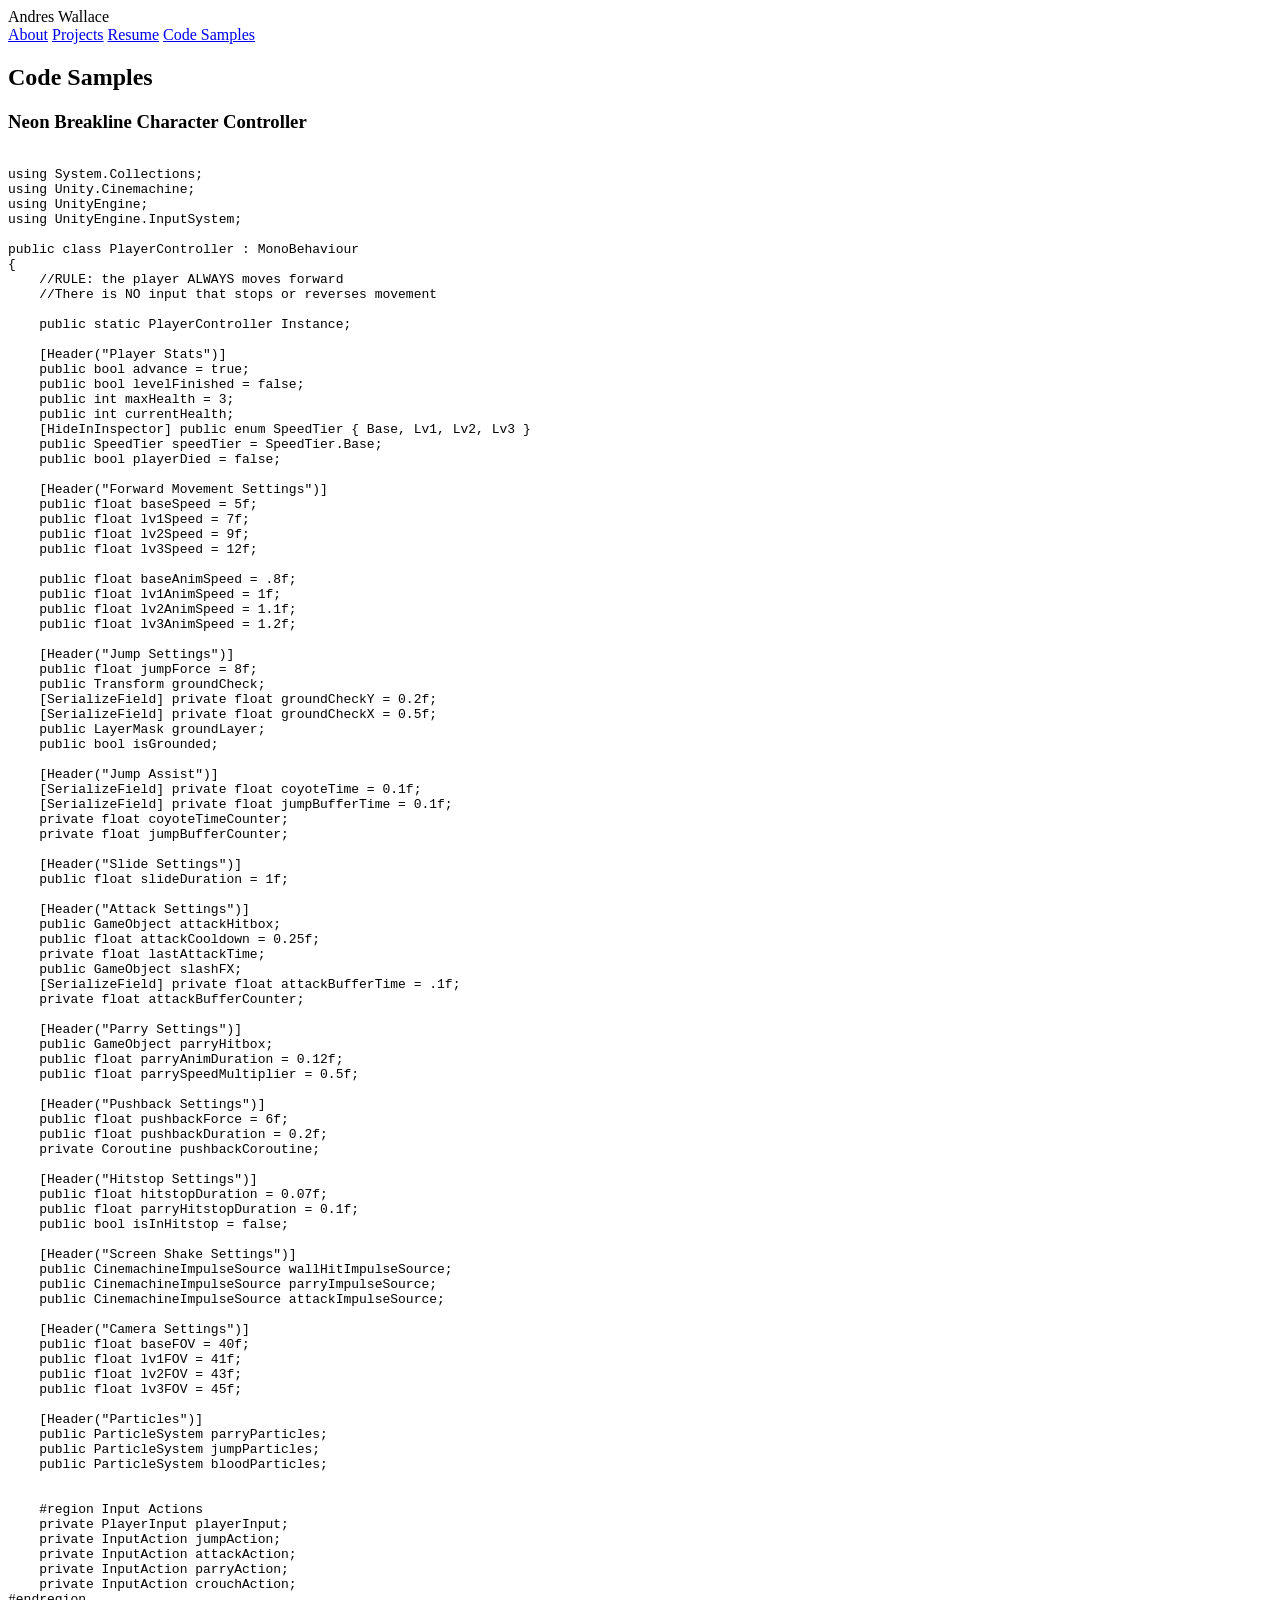
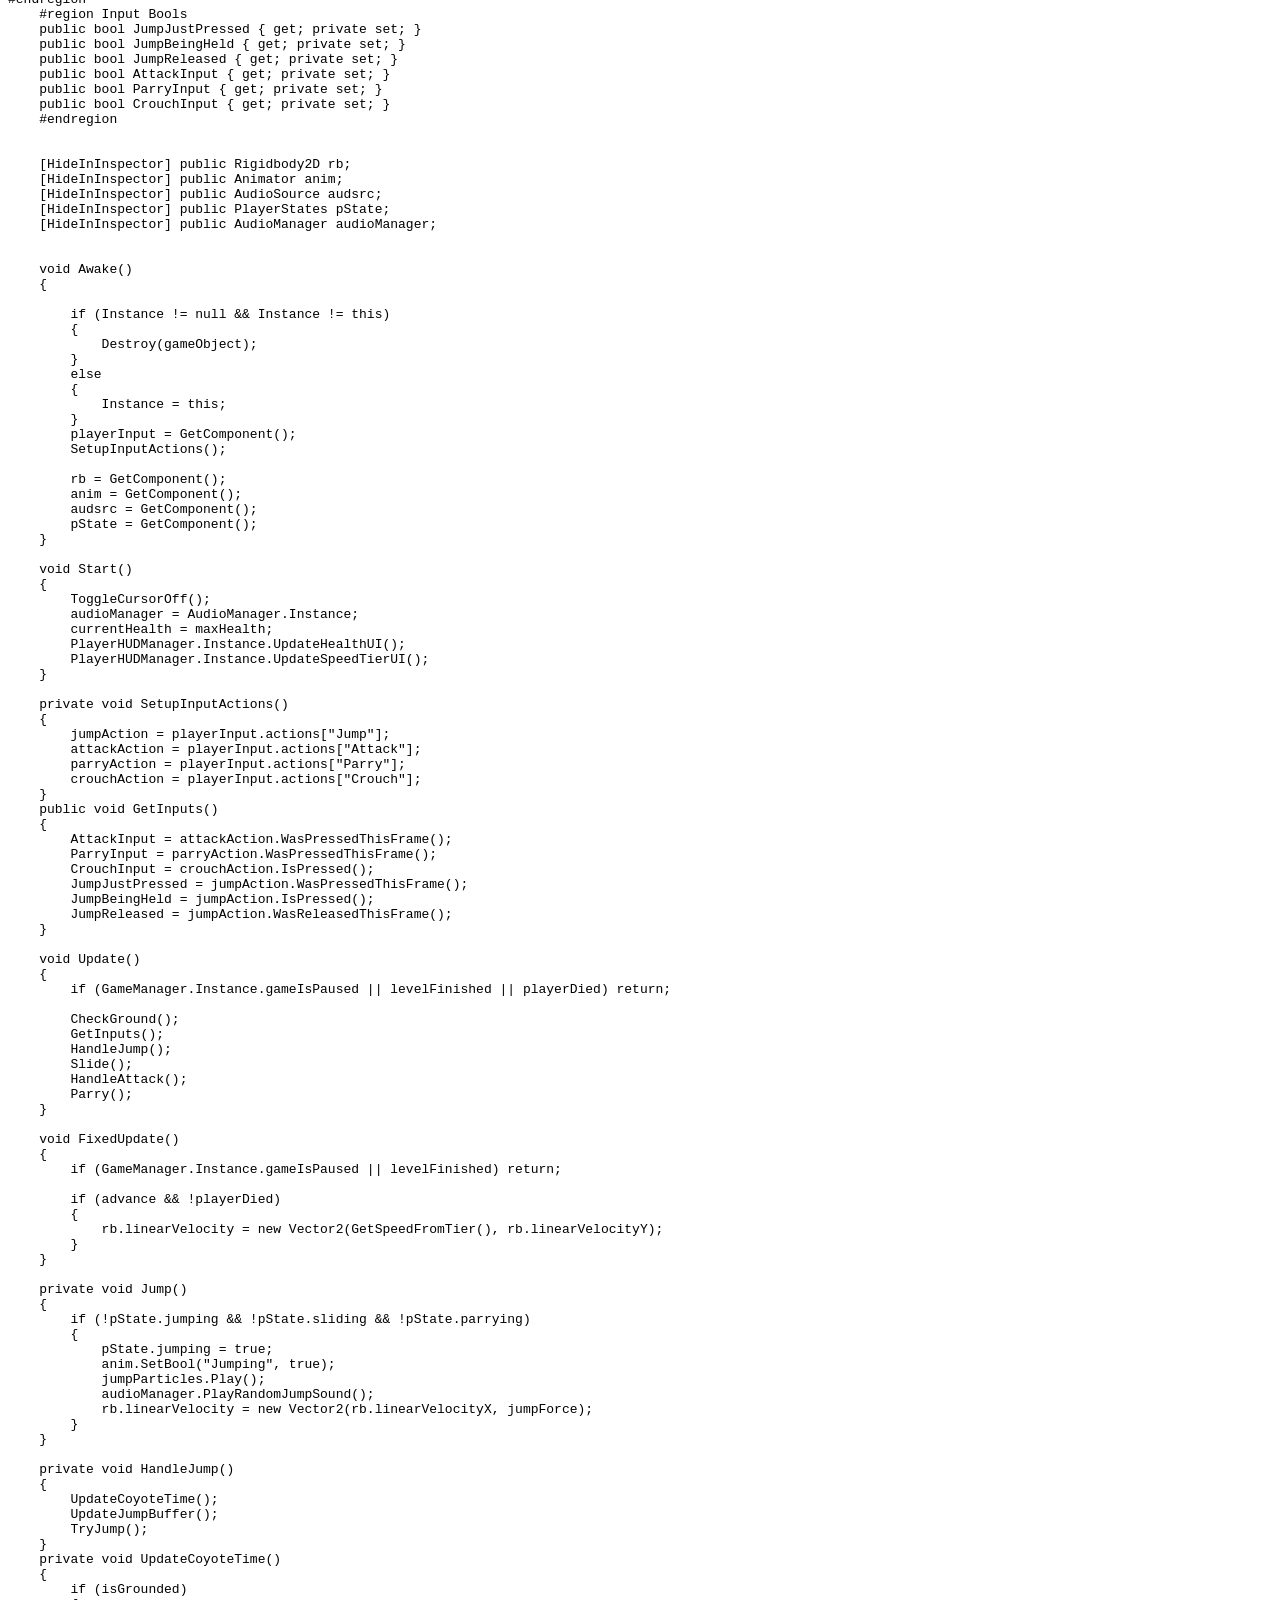
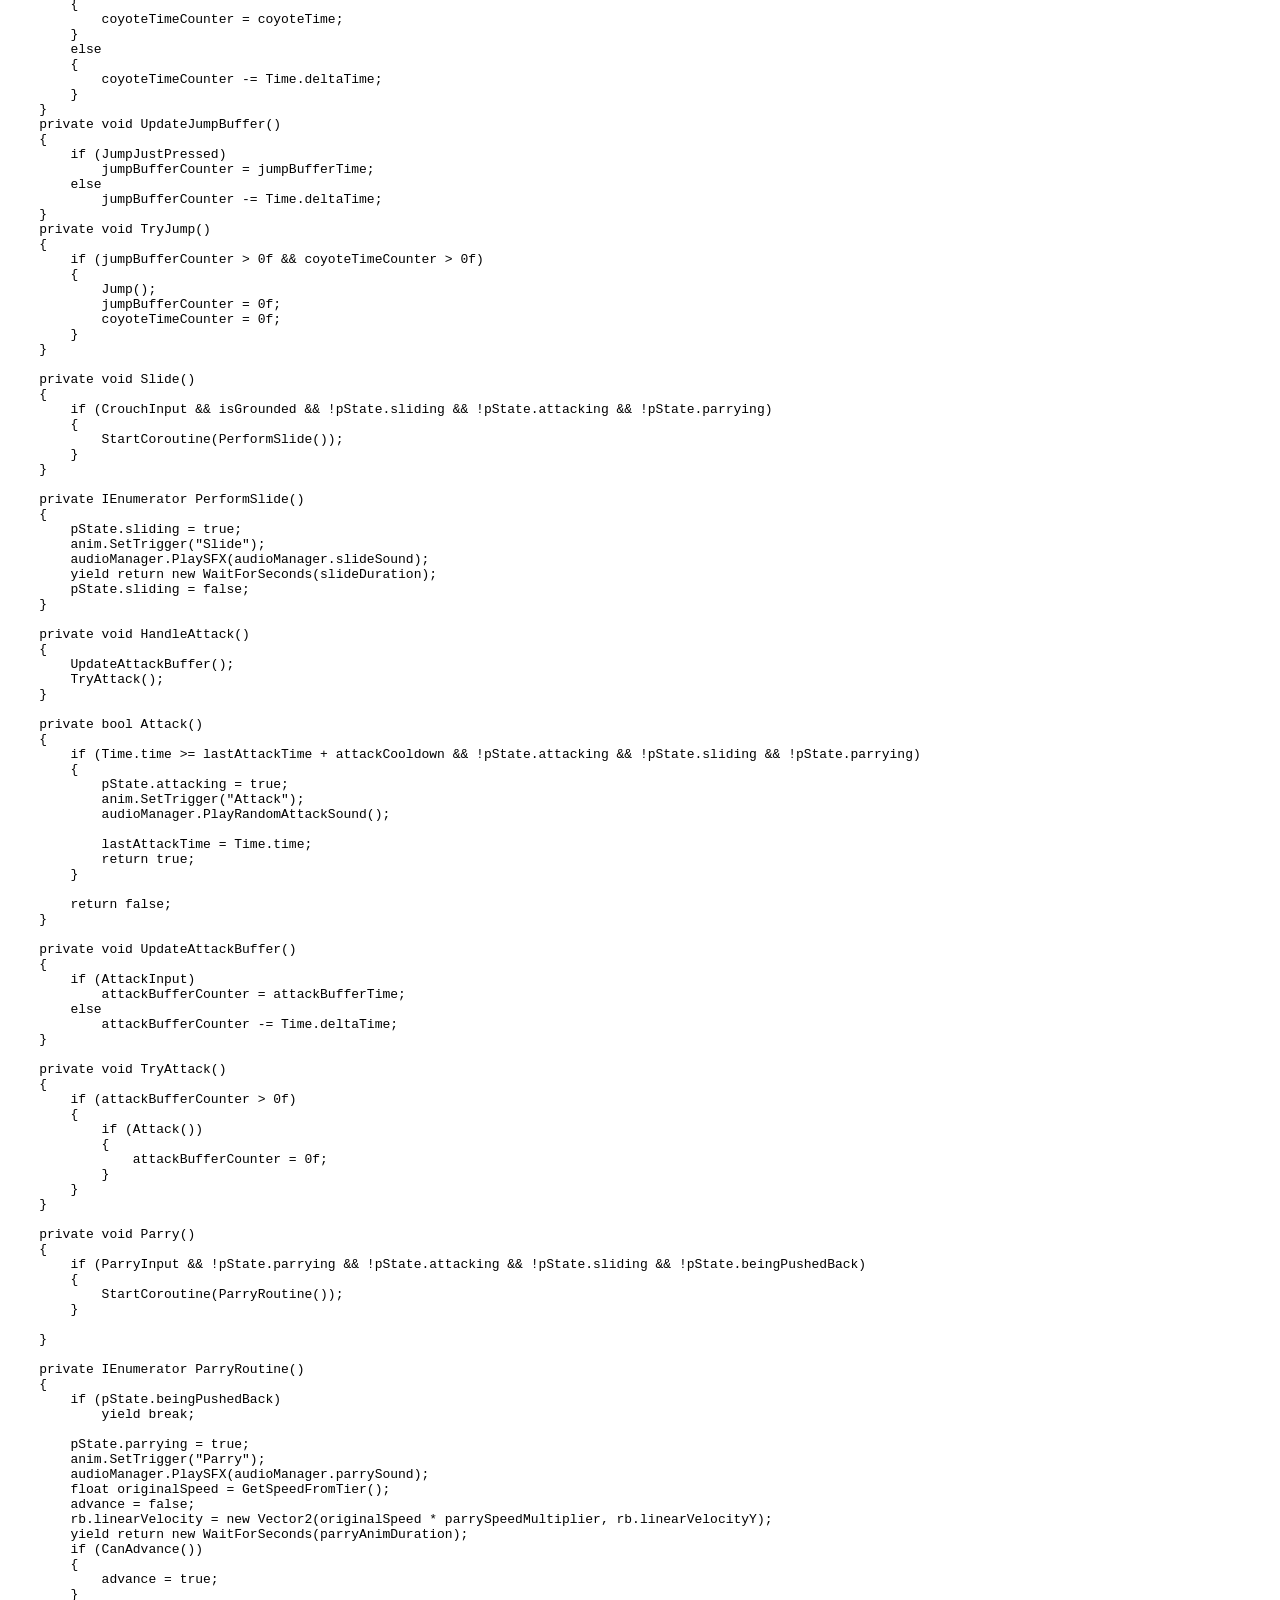
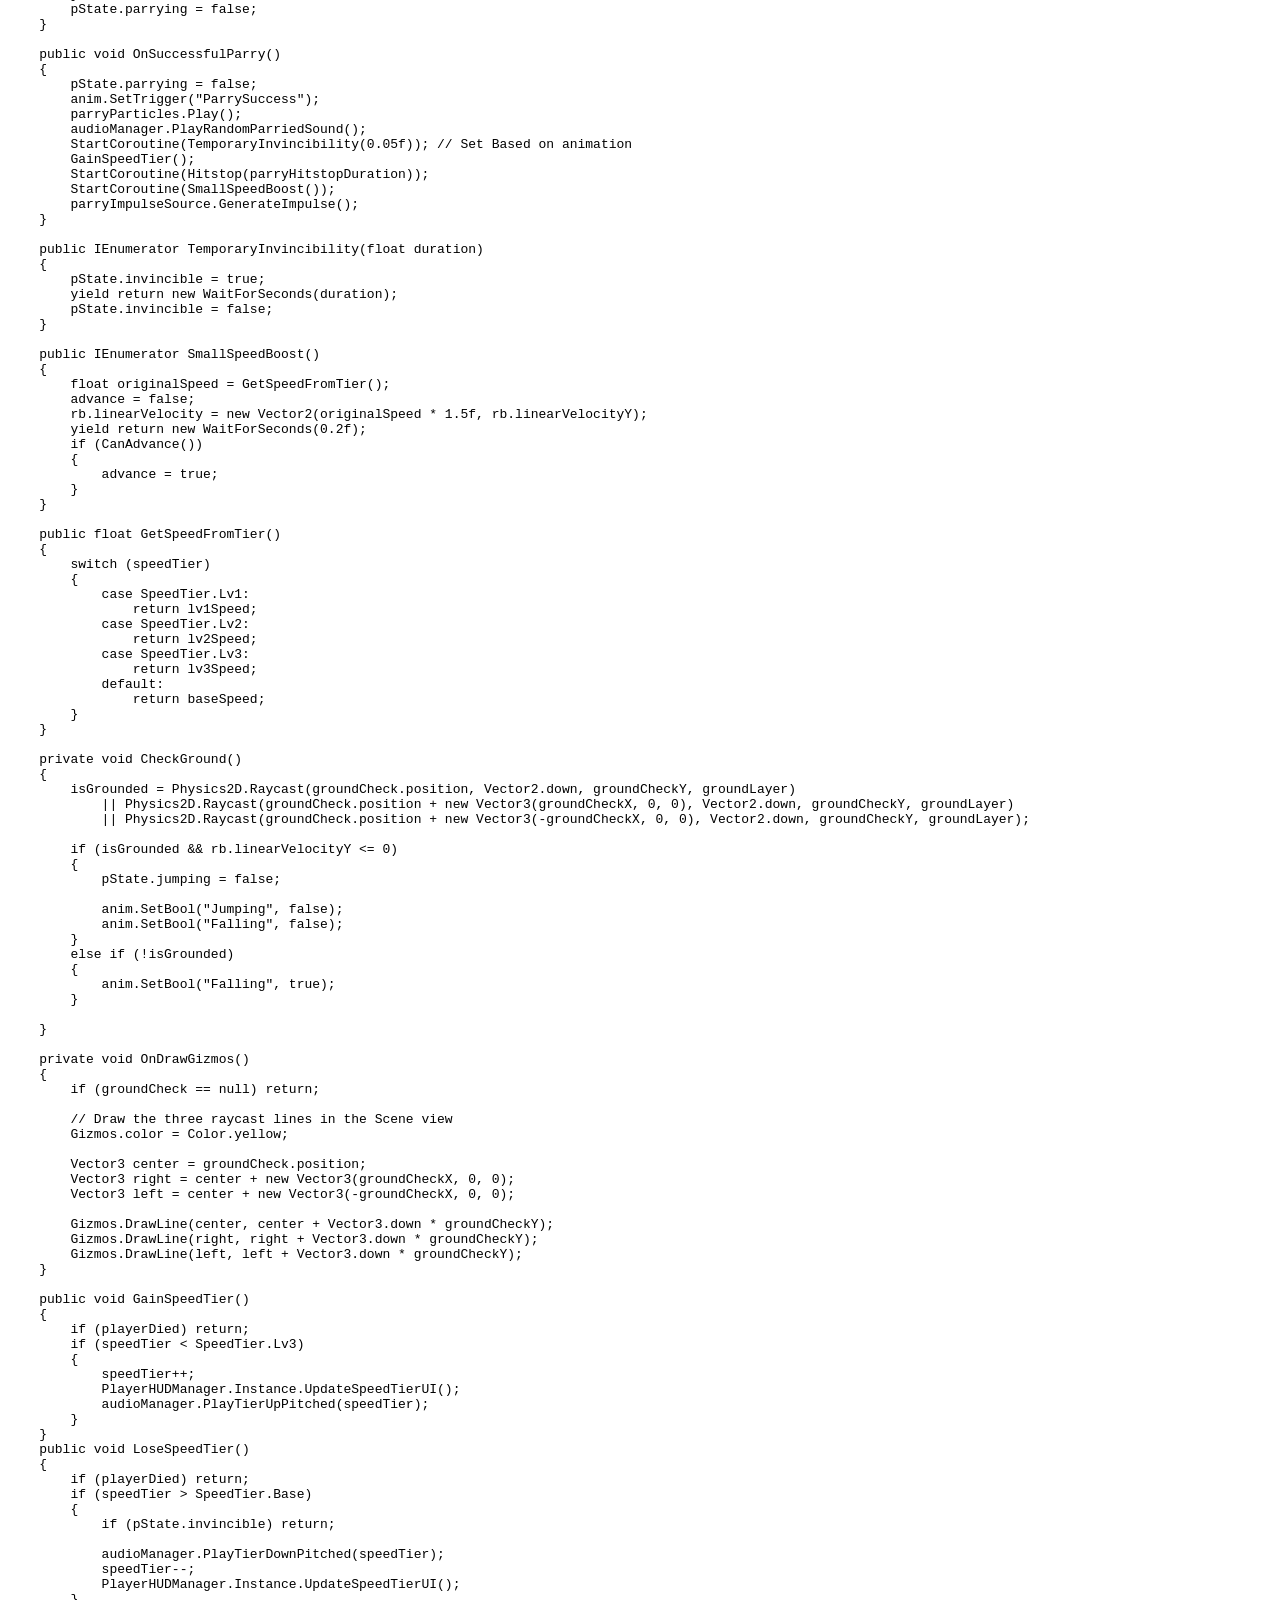
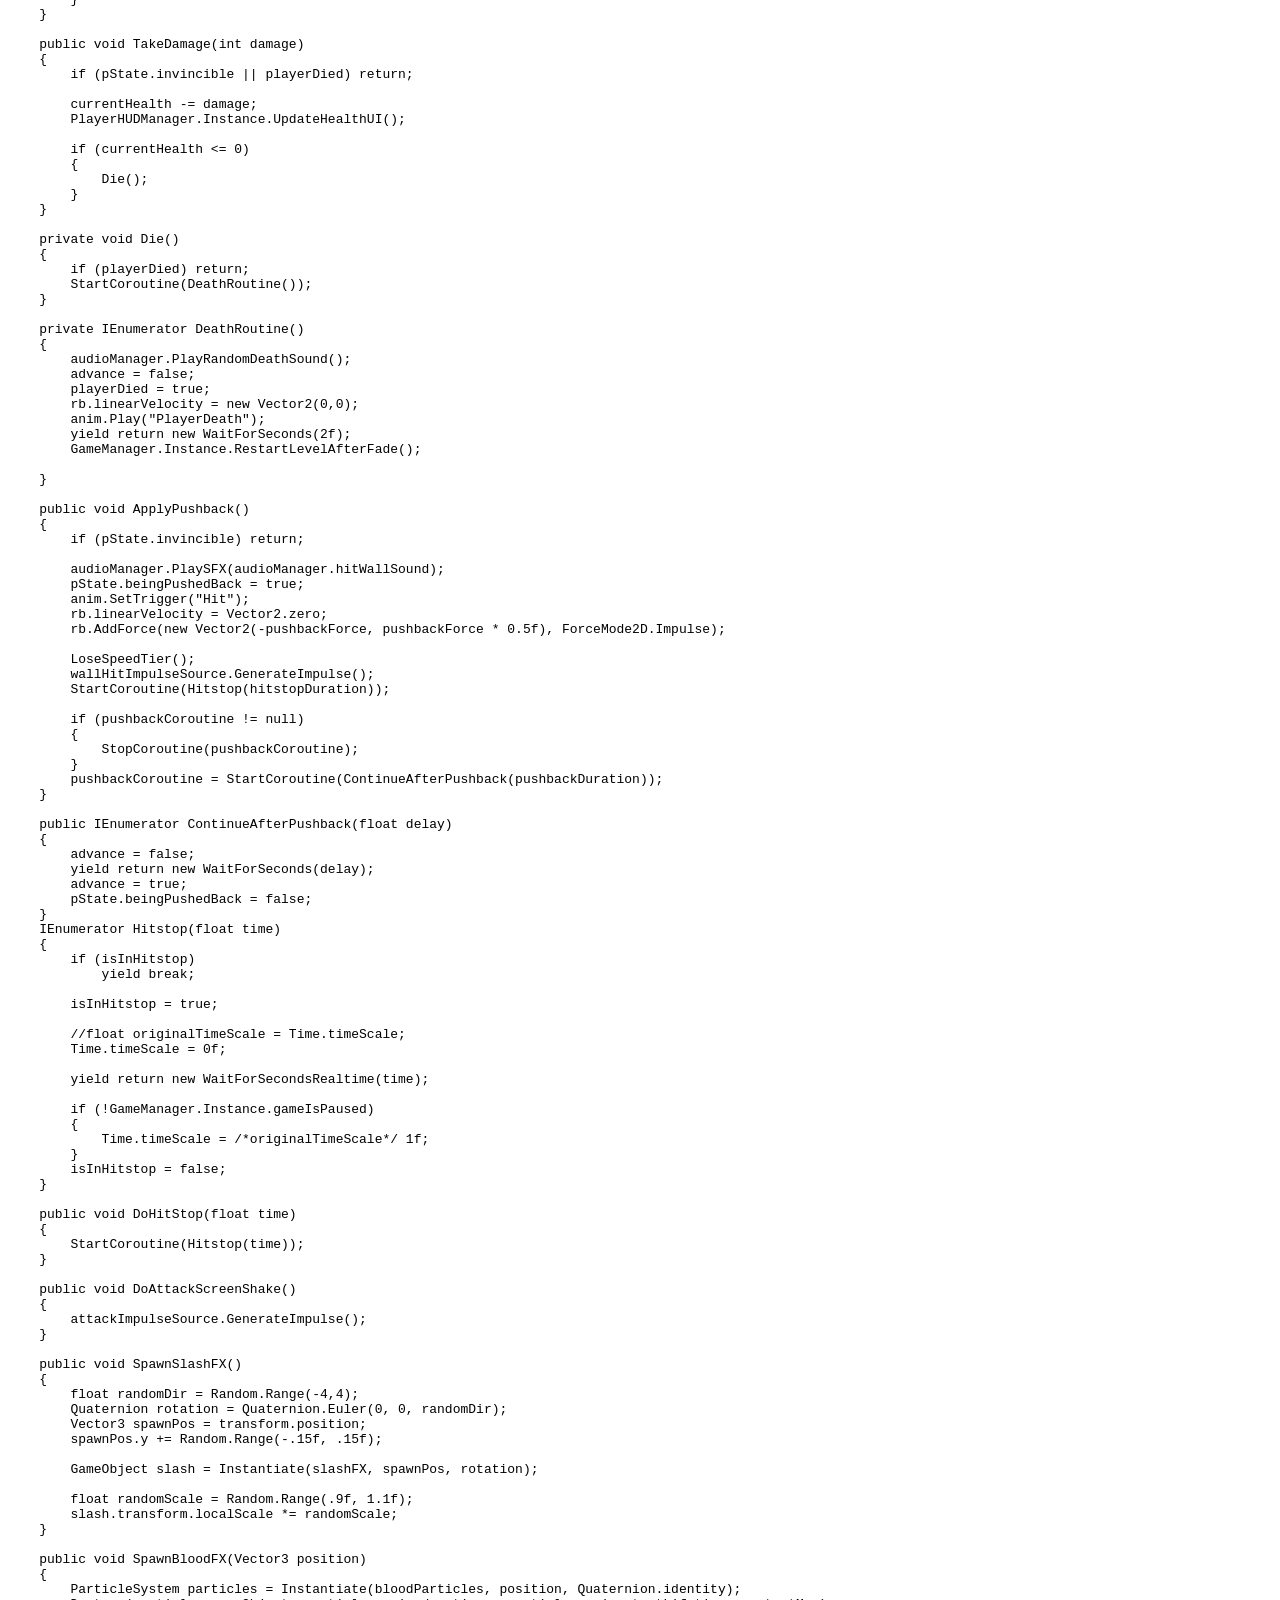
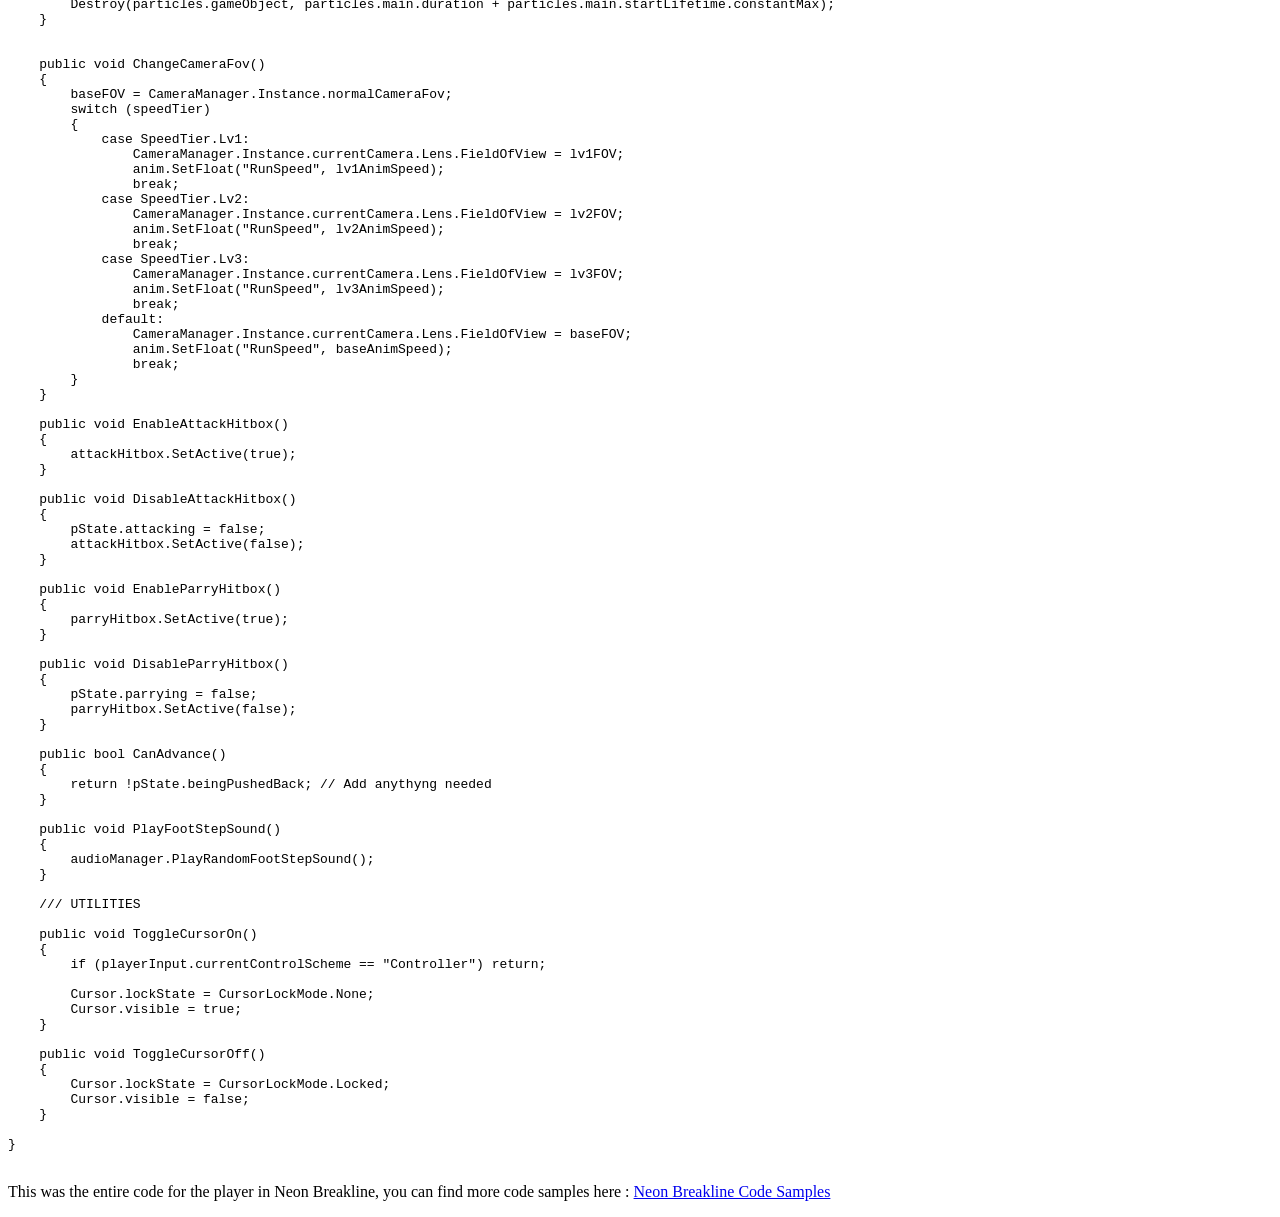
==== code.html @ 3f74ee9a "Added different pages and a resume pdf Changed style as well, experimenting" ====
<!DOCTYPE html>
<html lang="en">

<nav class="navbar">
  <div class="logo">Andres Wallace</div>

  <div class="links">
    <a href="index.html">About</a>
    <a href="projects.html">Projects</a>
    <a href="resume.html">Resume</a>
    <a href="code.html">Code Samples</a>
  </div>
</nav>

<section>
  <h2>Code Samples</h2>

  <div class="project">
    <h3>Neon Breakline Character Controller</h3>

    <pre><code>
using System.Collections;
using Unity.Cinemachine;
using UnityEngine;
using UnityEngine.InputSystem;

public class PlayerController : MonoBehaviour
{
    //RULE: the player ALWAYS moves forward
    //There is NO input that stops or reverses movement

    public static PlayerController Instance;

    [Header("Player Stats")]
    public bool advance = true;
    public bool levelFinished = false;
    public int maxHealth = 3;
    public int currentHealth;
    [HideInInspector] public enum SpeedTier { Base, Lv1, Lv2, Lv3 }
    public SpeedTier speedTier = SpeedTier.Base;
    public bool playerDied = false;

    [Header("Forward Movement Settings")]
    public float baseSpeed = 5f;
    public float lv1Speed = 7f;
    public float lv2Speed = 9f;
    public float lv3Speed = 12f;

    public float baseAnimSpeed = .8f;
    public float lv1AnimSpeed = 1f;
    public float lv2AnimSpeed = 1.1f;
    public float lv3AnimSpeed = 1.2f;

    [Header("Jump Settings")]
    public float jumpForce = 8f;
    public Transform groundCheck;
    [SerializeField] private float groundCheckY = 0.2f;
    [SerializeField] private float groundCheckX = 0.5f;
    public LayerMask groundLayer;
    public bool isGrounded;
    
    [Header("Jump Assist")]
    [SerializeField] private float coyoteTime = 0.1f;
    [SerializeField] private float jumpBufferTime = 0.1f;
    private float coyoteTimeCounter;
    private float jumpBufferCounter;

    [Header("Slide Settings")]
    public float slideDuration = 1f;

    [Header("Attack Settings")]
    public GameObject attackHitbox;
    public float attackCooldown = 0.25f;
    private float lastAttackTime;
    public GameObject slashFX;
    [SerializeField] private float attackBufferTime = .1f;
    private float attackBufferCounter;

    [Header("Parry Settings")]
    public GameObject parryHitbox;
    public float parryAnimDuration = 0.12f;
    public float parrySpeedMultiplier = 0.5f;

    [Header("Pushback Settings")]
    public float pushbackForce = 6f;
    public float pushbackDuration = 0.2f;
    private Coroutine pushbackCoroutine;

    [Header("Hitstop Settings")]
    public float hitstopDuration = 0.07f;
    public float parryHitstopDuration = 0.1f;
    public bool isInHitstop = false;

    [Header("Screen Shake Settings")]
    public CinemachineImpulseSource wallHitImpulseSource;
    public CinemachineImpulseSource parryImpulseSource;
    public CinemachineImpulseSource attackImpulseSource;

    [Header("Camera Settings")]
    public float baseFOV = 40f;
    public float lv1FOV = 41f;
    public float lv2FOV = 43f;
    public float lv3FOV = 45f;

    [Header("Particles")]
    public ParticleSystem parryParticles;
    public ParticleSystem jumpParticles;
    public ParticleSystem bloodParticles;
    

    #region Input Actions
    private PlayerInput playerInput;
    private InputAction jumpAction;
    private InputAction attackAction;
    private InputAction parryAction;
    private InputAction crouchAction;
#endregion
    #region Input Bools
    public bool JumpJustPressed { get; private set; }
    public bool JumpBeingHeld { get; private set; }
    public bool JumpReleased { get; private set; }
    public bool AttackInput { get; private set; }
    public bool ParryInput { get; private set; }
    public bool CrouchInput { get; private set; }
    #endregion


    [HideInInspector] public Rigidbody2D rb;
    [HideInInspector] public Animator anim;
    [HideInInspector] public AudioSource audsrc;
    [HideInInspector] public PlayerStates pState;
    [HideInInspector] public AudioManager audioManager;


    void Awake()
    {

        if (Instance != null && Instance != this)
        {
            Destroy(gameObject);
        }
        else
        {
            Instance = this;
        }
        playerInput = GetComponent<PlayerInput>();
        SetupInputActions();

        rb = GetComponent<Rigidbody2D>();
        anim = GetComponent<Animator>();
        audsrc = GetComponent<AudioSource>();
        pState = GetComponent<PlayerStates>();
    }

    void Start()
    {
        ToggleCursorOff();
        audioManager = AudioManager.Instance;
        currentHealth = maxHealth;
        PlayerHUDManager.Instance.UpdateHealthUI();
        PlayerHUDManager.Instance.UpdateSpeedTierUI();
    }

    private void SetupInputActions()
    {
        jumpAction = playerInput.actions["Jump"];
        attackAction = playerInput.actions["Attack"];
        parryAction = playerInput.actions["Parry"];
        crouchAction = playerInput.actions["Crouch"];
    }
    public void GetInputs()
    {
        AttackInput = attackAction.WasPressedThisFrame();
        ParryInput = parryAction.WasPressedThisFrame();
        CrouchInput = crouchAction.IsPressed();
        JumpJustPressed = jumpAction.WasPressedThisFrame();
        JumpBeingHeld = jumpAction.IsPressed();
        JumpReleased = jumpAction.WasReleasedThisFrame();
    }

    void Update()
    {
        if (GameManager.Instance.gameIsPaused || levelFinished || playerDied) return;

        CheckGround();
        GetInputs();
        HandleJump();
        Slide();
        HandleAttack();
        Parry();
    }

    void FixedUpdate()
    {
        if (GameManager.Instance.gameIsPaused || levelFinished) return;
        
        if (advance && !playerDied)
        {
            rb.linearVelocity = new Vector2(GetSpeedFromTier(), rb.linearVelocityY);
        }
    }

    private void Jump()
    {
        if (!pState.jumping && !pState.sliding && !pState.parrying)
        {
            pState.jumping = true;
            anim.SetBool("Jumping", true);
            jumpParticles.Play();
            audioManager.PlayRandomJumpSound();
            rb.linearVelocity = new Vector2(rb.linearVelocityX, jumpForce);
        }
    }

    private void HandleJump()
    {
        UpdateCoyoteTime();
        UpdateJumpBuffer();
        TryJump();
    }
    private void UpdateCoyoteTime()
    {
        if (isGrounded)
        {
            coyoteTimeCounter = coyoteTime;
        }
        else
        {
            coyoteTimeCounter -= Time.deltaTime;
        }
    }
    private void UpdateJumpBuffer()
    {
        if (JumpJustPressed)
            jumpBufferCounter = jumpBufferTime;
        else
            jumpBufferCounter -= Time.deltaTime;
    }
    private void TryJump()
    {
        if (jumpBufferCounter > 0f && coyoteTimeCounter > 0f)
        {
            Jump();
            jumpBufferCounter = 0f;
            coyoteTimeCounter = 0f;
        }
    }

    private void Slide()
    {
        if (CrouchInput && isGrounded && !pState.sliding && !pState.attacking && !pState.parrying)
        {
            StartCoroutine(PerformSlide());
        }
    }

    private IEnumerator PerformSlide()
    {
        pState.sliding = true;
        anim.SetTrigger("Slide");
        audioManager.PlaySFX(audioManager.slideSound);
        yield return new WaitForSeconds(slideDuration);
        pState.sliding = false;
    }

    private void HandleAttack()
    {
        UpdateAttackBuffer();
        TryAttack();
    }

    private bool Attack()
    {
        if (Time.time >= lastAttackTime + attackCooldown && !pState.attacking && !pState.sliding && !pState.parrying)
        {
            pState.attacking = true;
            anim.SetTrigger("Attack");
            audioManager.PlayRandomAttackSound();

            lastAttackTime = Time.time;
            return true;
        }

        return false;
    }

    private void UpdateAttackBuffer()
    {
        if (AttackInput)
            attackBufferCounter = attackBufferTime;
        else
            attackBufferCounter -= Time.deltaTime;
    }

    private void TryAttack()
    {
        if (attackBufferCounter > 0f)
        {
            if (Attack())
            {
                attackBufferCounter = 0f;
            }
        }
    }

    private void Parry()
    {
        if (ParryInput && !pState.parrying && !pState.attacking && !pState.sliding && !pState.beingPushedBack)
        {
            StartCoroutine(ParryRoutine());
        }
        
    }

    private IEnumerator ParryRoutine()
    {
        if (pState.beingPushedBack)
            yield break;

        pState.parrying = true;
        anim.SetTrigger("Parry");
        audioManager.PlaySFX(audioManager.parrySound);
        float originalSpeed = GetSpeedFromTier();
        advance = false;
        rb.linearVelocity = new Vector2(originalSpeed * parrySpeedMultiplier, rb.linearVelocityY);
        yield return new WaitForSeconds(parryAnimDuration);
        if (CanAdvance())
        {
            advance = true;
        }
        pState.parrying = false;
    }

    public void OnSuccessfulParry()
    {
        pState.parrying = false;
        anim.SetTrigger("ParrySuccess");
        parryParticles.Play();
        audioManager.PlayRandomParriedSound();
        StartCoroutine(TemporaryInvincibility(0.05f)); // Set Based on animation
        GainSpeedTier();
        StartCoroutine(Hitstop(parryHitstopDuration));
        StartCoroutine(SmallSpeedBoost());
        parryImpulseSource.GenerateImpulse();
    }

    public IEnumerator TemporaryInvincibility(float duration)
    {
        pState.invincible = true;
        yield return new WaitForSeconds(duration);
        pState.invincible = false;
    }

    public IEnumerator SmallSpeedBoost()
    {
        float originalSpeed = GetSpeedFromTier();
        advance = false;
        rb.linearVelocity = new Vector2(originalSpeed * 1.5f, rb.linearVelocityY);
        yield return new WaitForSeconds(0.2f);
        if (CanAdvance())
        {
            advance = true;
        }
    }

    public float GetSpeedFromTier()
    {
        switch (speedTier)
        {
            case SpeedTier.Lv1:
                return lv1Speed;
            case SpeedTier.Lv2:
                return lv2Speed;
            case SpeedTier.Lv3:
                return lv3Speed;
            default:
                return baseSpeed;
        }
    }

    private void CheckGround()
    {
        isGrounded = Physics2D.Raycast(groundCheck.position, Vector2.down, groundCheckY, groundLayer)
            || Physics2D.Raycast(groundCheck.position + new Vector3(groundCheckX, 0, 0), Vector2.down, groundCheckY, groundLayer)
            || Physics2D.Raycast(groundCheck.position + new Vector3(-groundCheckX, 0, 0), Vector2.down, groundCheckY, groundLayer);

        if (isGrounded && rb.linearVelocityY <= 0)
        {
            pState.jumping = false;
            
            anim.SetBool("Jumping", false);
            anim.SetBool("Falling", false);
        }
        else if (!isGrounded)
        {
            anim.SetBool("Falling", true);
        }

    }

    private void OnDrawGizmos()
    {
        if (groundCheck == null) return;

        // Draw the three raycast lines in the Scene view
        Gizmos.color = Color.yellow;

        Vector3 center = groundCheck.position;
        Vector3 right = center + new Vector3(groundCheckX, 0, 0);
        Vector3 left = center + new Vector3(-groundCheckX, 0, 0);

        Gizmos.DrawLine(center, center + Vector3.down * groundCheckY);
        Gizmos.DrawLine(right, right + Vector3.down * groundCheckY);
        Gizmos.DrawLine(left, left + Vector3.down * groundCheckY);
    }

    public void GainSpeedTier()
    {
        if (playerDied) return;
        if (speedTier < SpeedTier.Lv3)
        {
            speedTier++;
            PlayerHUDManager.Instance.UpdateSpeedTierUI();
            audioManager.PlayTierUpPitched(speedTier);
        }
    }
    public void LoseSpeedTier()
    {
        if (playerDied) return;
        if (speedTier > SpeedTier.Base)
        {
            if (pState.invincible) return;

            audioManager.PlayTierDownPitched(speedTier);
            speedTier--;
            PlayerHUDManager.Instance.UpdateSpeedTierUI();
        }
    }

    public void TakeDamage(int damage)
    {
        if (pState.invincible || playerDied) return;
        
        currentHealth -= damage;
        PlayerHUDManager.Instance.UpdateHealthUI();

        if (currentHealth <= 0)
        {
            Die();
        }
    }

    private void Die()
    {
        if (playerDied) return;
        StartCoroutine(DeathRoutine());
    }

    private IEnumerator DeathRoutine()
    {
        audioManager.PlayRandomDeathSound();
        advance = false;
        playerDied = true;
        rb.linearVelocity = new Vector2(0,0);
        anim.Play("PlayerDeath");
        yield return new WaitForSeconds(2f);
        GameManager.Instance.RestartLevelAfterFade();
        
    }

    public void ApplyPushback()
    {
        if (pState.invincible) return;
        
        audioManager.PlaySFX(audioManager.hitWallSound);
        pState.beingPushedBack = true;
        anim.SetTrigger("Hit");
        rb.linearVelocity = Vector2.zero;
        rb.AddForce(new Vector2(-pushbackForce, pushbackForce * 0.5f), ForceMode2D.Impulse);

        LoseSpeedTier();
        wallHitImpulseSource.GenerateImpulse();
        StartCoroutine(Hitstop(hitstopDuration));
        
        if (pushbackCoroutine != null)
        {
            StopCoroutine(pushbackCoroutine);
        }
        pushbackCoroutine = StartCoroutine(ContinueAfterPushback(pushbackDuration));
    }

    public IEnumerator ContinueAfterPushback(float delay)
    {
        advance = false;
        yield return new WaitForSeconds(delay);
        advance = true;
        pState.beingPushedBack = false;
    }
    IEnumerator Hitstop(float time)
    {
        if (isInHitstop)
            yield break;

        isInHitstop = true;

        //float originalTimeScale = Time.timeScale;
        Time.timeScale = 0f;

        yield return new WaitForSecondsRealtime(time);

        if (!GameManager.Instance.gameIsPaused)
        {
            Time.timeScale = /*originalTimeScale*/ 1f;
        }
        isInHitstop = false;
    }

    public void DoHitStop(float time)
    {
        StartCoroutine(Hitstop(time));
    }

    public void DoAttackScreenShake()
    {
        attackImpulseSource.GenerateImpulse();
    }

    public void SpawnSlashFX()
    {
        float randomDir = Random.Range(-4,4);
        Quaternion rotation = Quaternion.Euler(0, 0, randomDir);
        Vector3 spawnPos = transform.position;
        spawnPos.y += Random.Range(-.15f, .15f);

        GameObject slash = Instantiate(slashFX, spawnPos, rotation);

        float randomScale = Random.Range(.9f, 1.1f);
        slash.transform.localScale *= randomScale;
    }

    public void SpawnBloodFX(Vector3 position)
    {
        ParticleSystem particles = Instantiate(bloodParticles, position, Quaternion.identity);
        Destroy(particles.gameObject, particles.main.duration + particles.main.startLifetime.constantMax);
    }


    public void ChangeCameraFov()
    {
        baseFOV = CameraManager.Instance.normalCameraFov;
        switch (speedTier)
        {
            case SpeedTier.Lv1:
                CameraManager.Instance.currentCamera.Lens.FieldOfView = lv1FOV;
                anim.SetFloat("RunSpeed", lv1AnimSpeed);
                break;
            case SpeedTier.Lv2:
                CameraManager.Instance.currentCamera.Lens.FieldOfView = lv2FOV;
                anim.SetFloat("RunSpeed", lv2AnimSpeed);
                break;
            case SpeedTier.Lv3:
                CameraManager.Instance.currentCamera.Lens.FieldOfView = lv3FOV;
                anim.SetFloat("RunSpeed", lv3AnimSpeed);
                break;
            default:
                CameraManager.Instance.currentCamera.Lens.FieldOfView = baseFOV;
                anim.SetFloat("RunSpeed", baseAnimSpeed);
                break;
        }
    }

    public void EnableAttackHitbox()
    {
        attackHitbox.SetActive(true);
    }

    public void DisableAttackHitbox()
    {
        pState.attacking = false;
        attackHitbox.SetActive(false);
    }

    public void EnableParryHitbox()
    {
        parryHitbox.SetActive(true);
    }

    public void DisableParryHitbox()
    {
        pState.parrying = false;
        parryHitbox.SetActive(false);
    }

    public bool CanAdvance()
    {
        return !pState.beingPushedBack; // Add anythyng needed
    }

    public void PlayFootStepSound()
    {
        audioManager.PlayRandomFootStepSound();
    }

    /// UTILITIES

    public void ToggleCursorOn()
    {
        if (playerInput.currentControlScheme == "Controller") return;

        Cursor.lockState = CursorLockMode.None;
        Cursor.visible = true;
    }

    public void ToggleCursorOff()
    {
        Cursor.lockState = CursorLockMode.Locked;
        Cursor.visible = false;
    }

}
    </code></pre>

    <p class="project-desc">
      This was the entire code for the player in Neon Breakline, you can find more code samples here : <a href="https://github.com/WallzDev/Code-Portfolio/tree/main/ProjectForward/Scripts">Neon Breakline Code Samples</a>
    </p>
  </div>
</section>
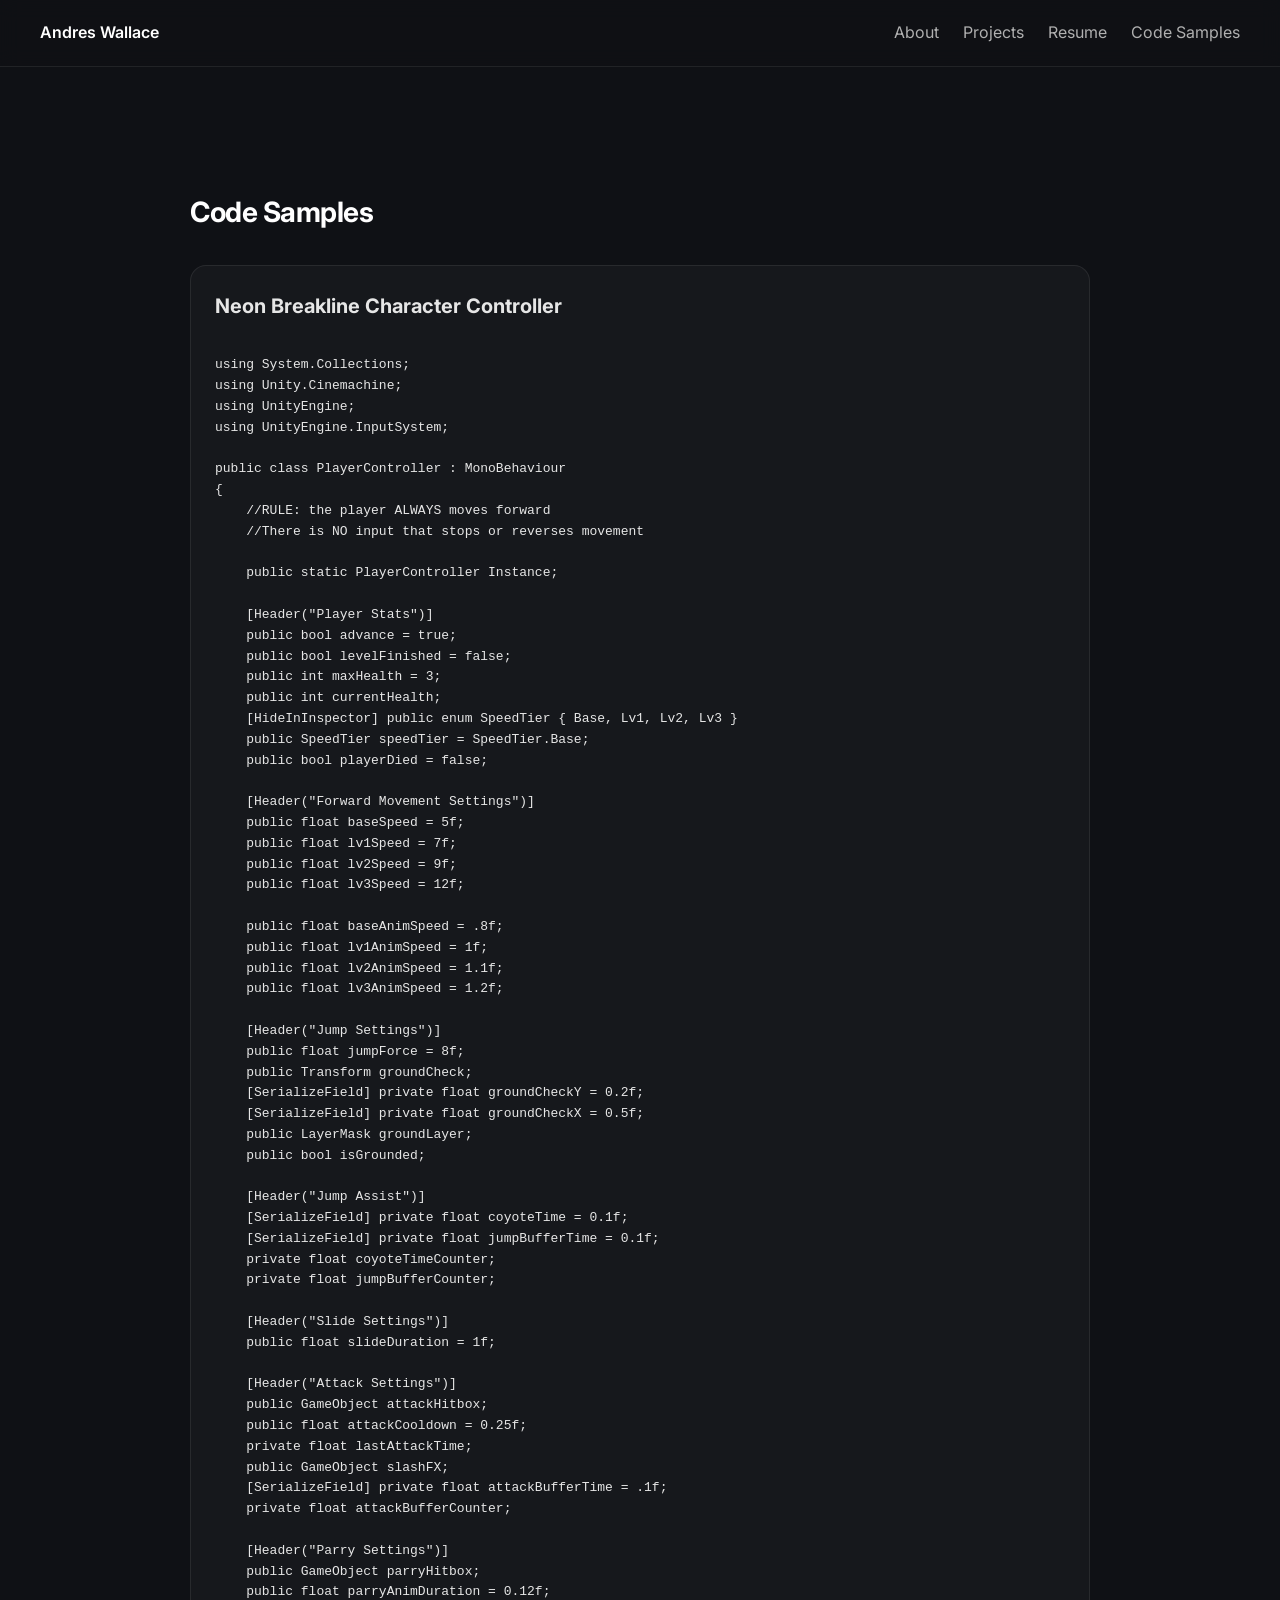
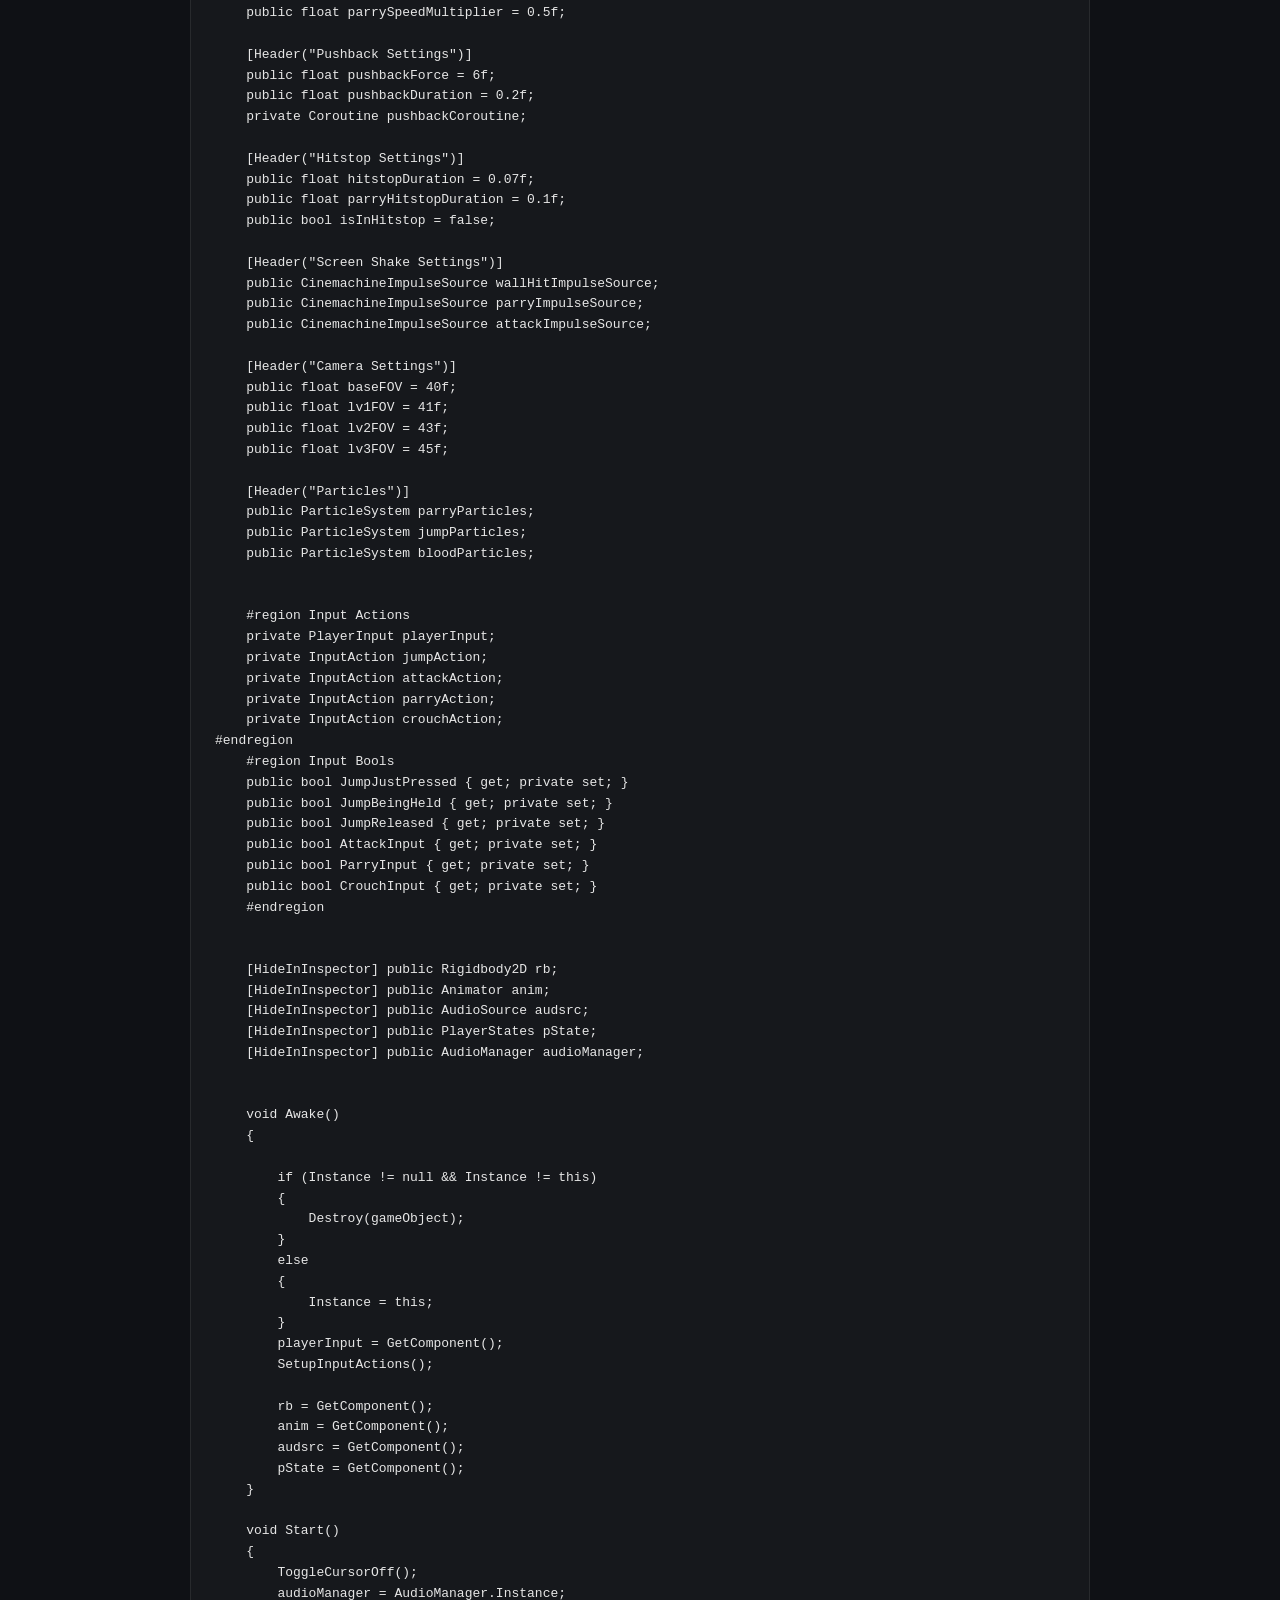
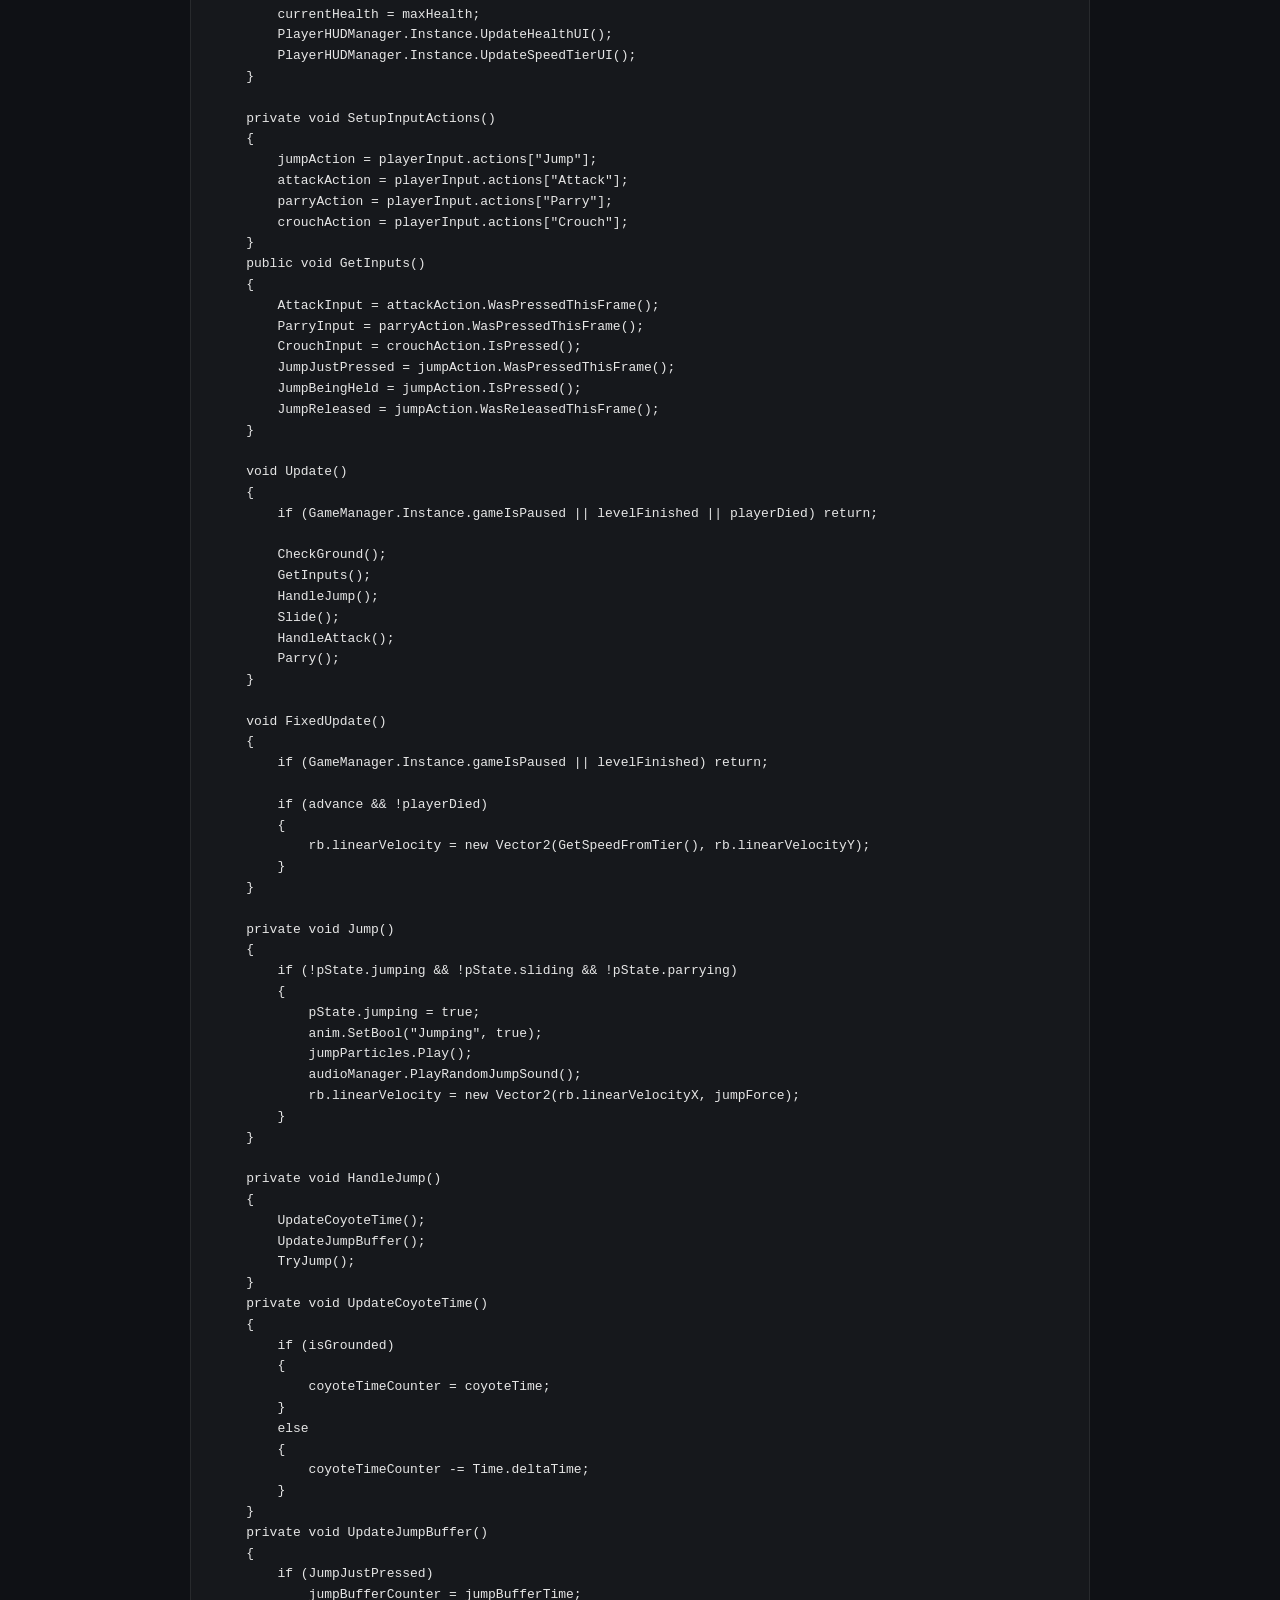
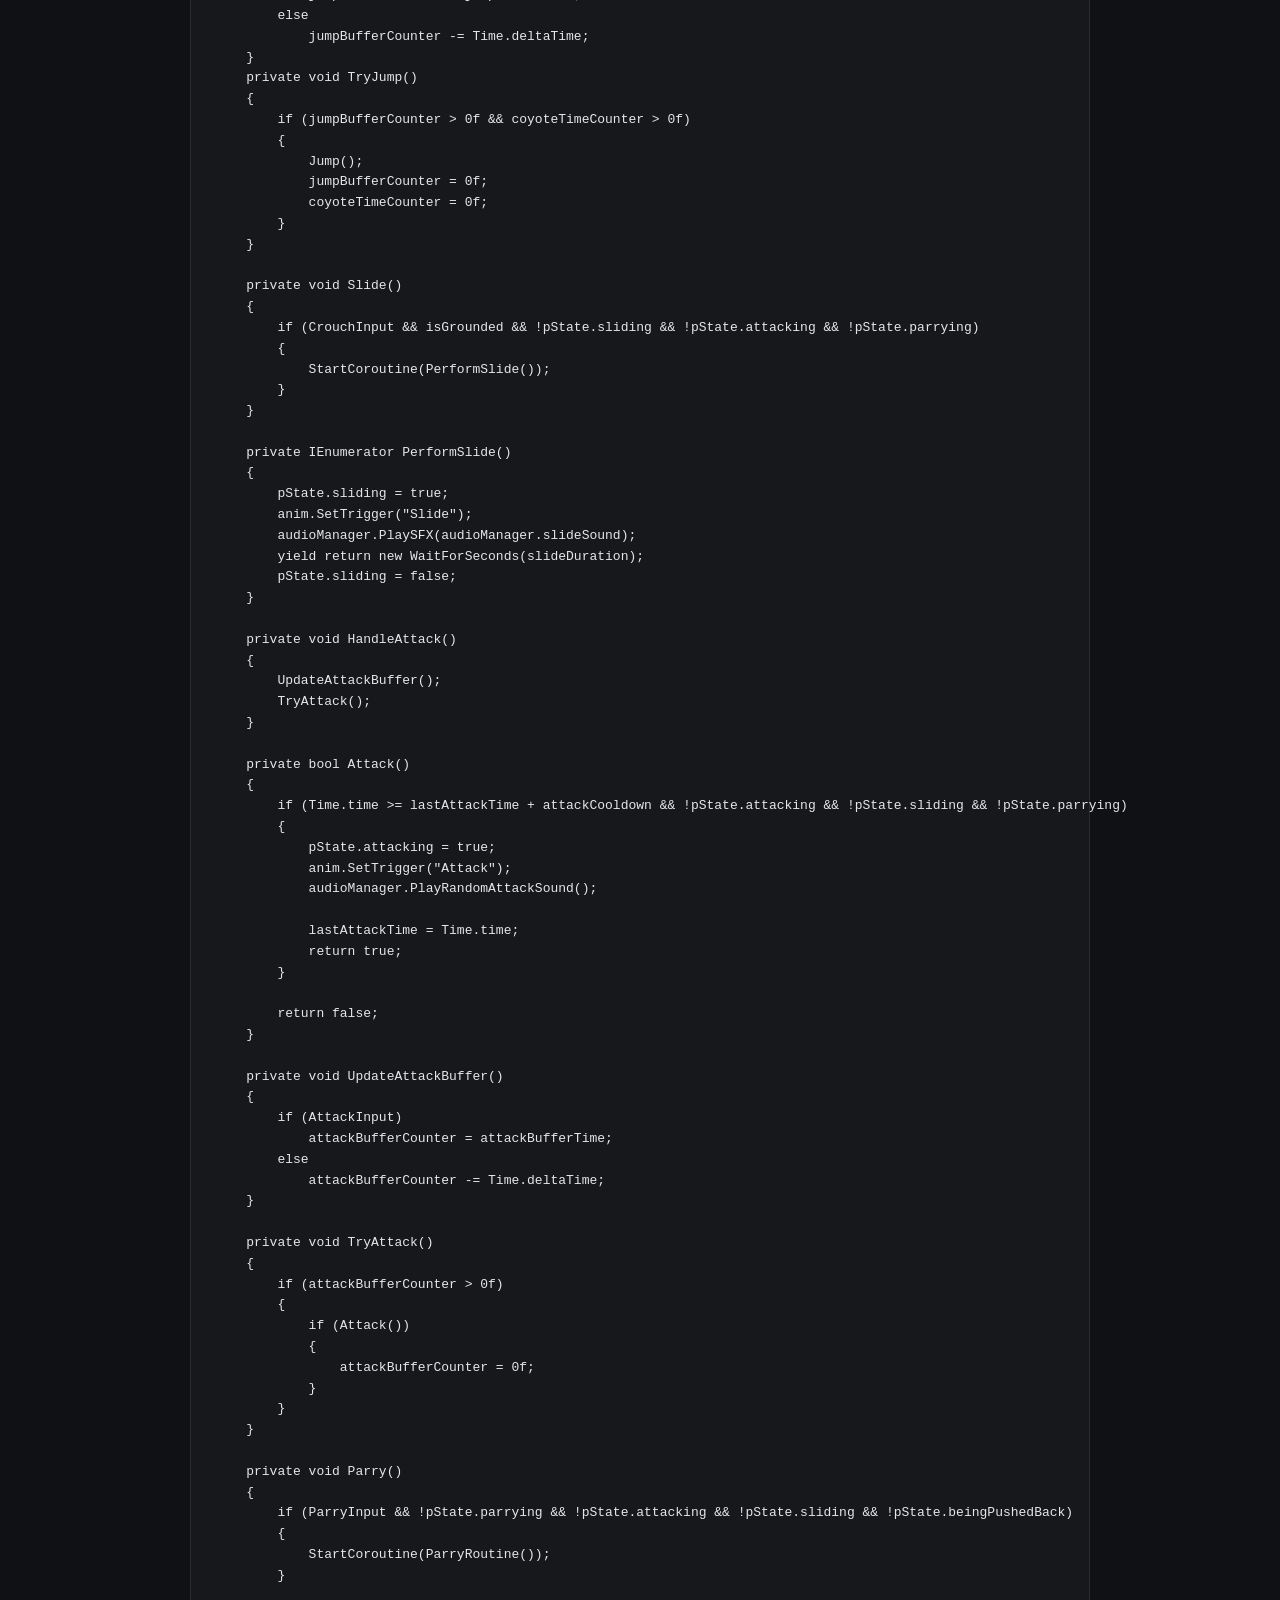
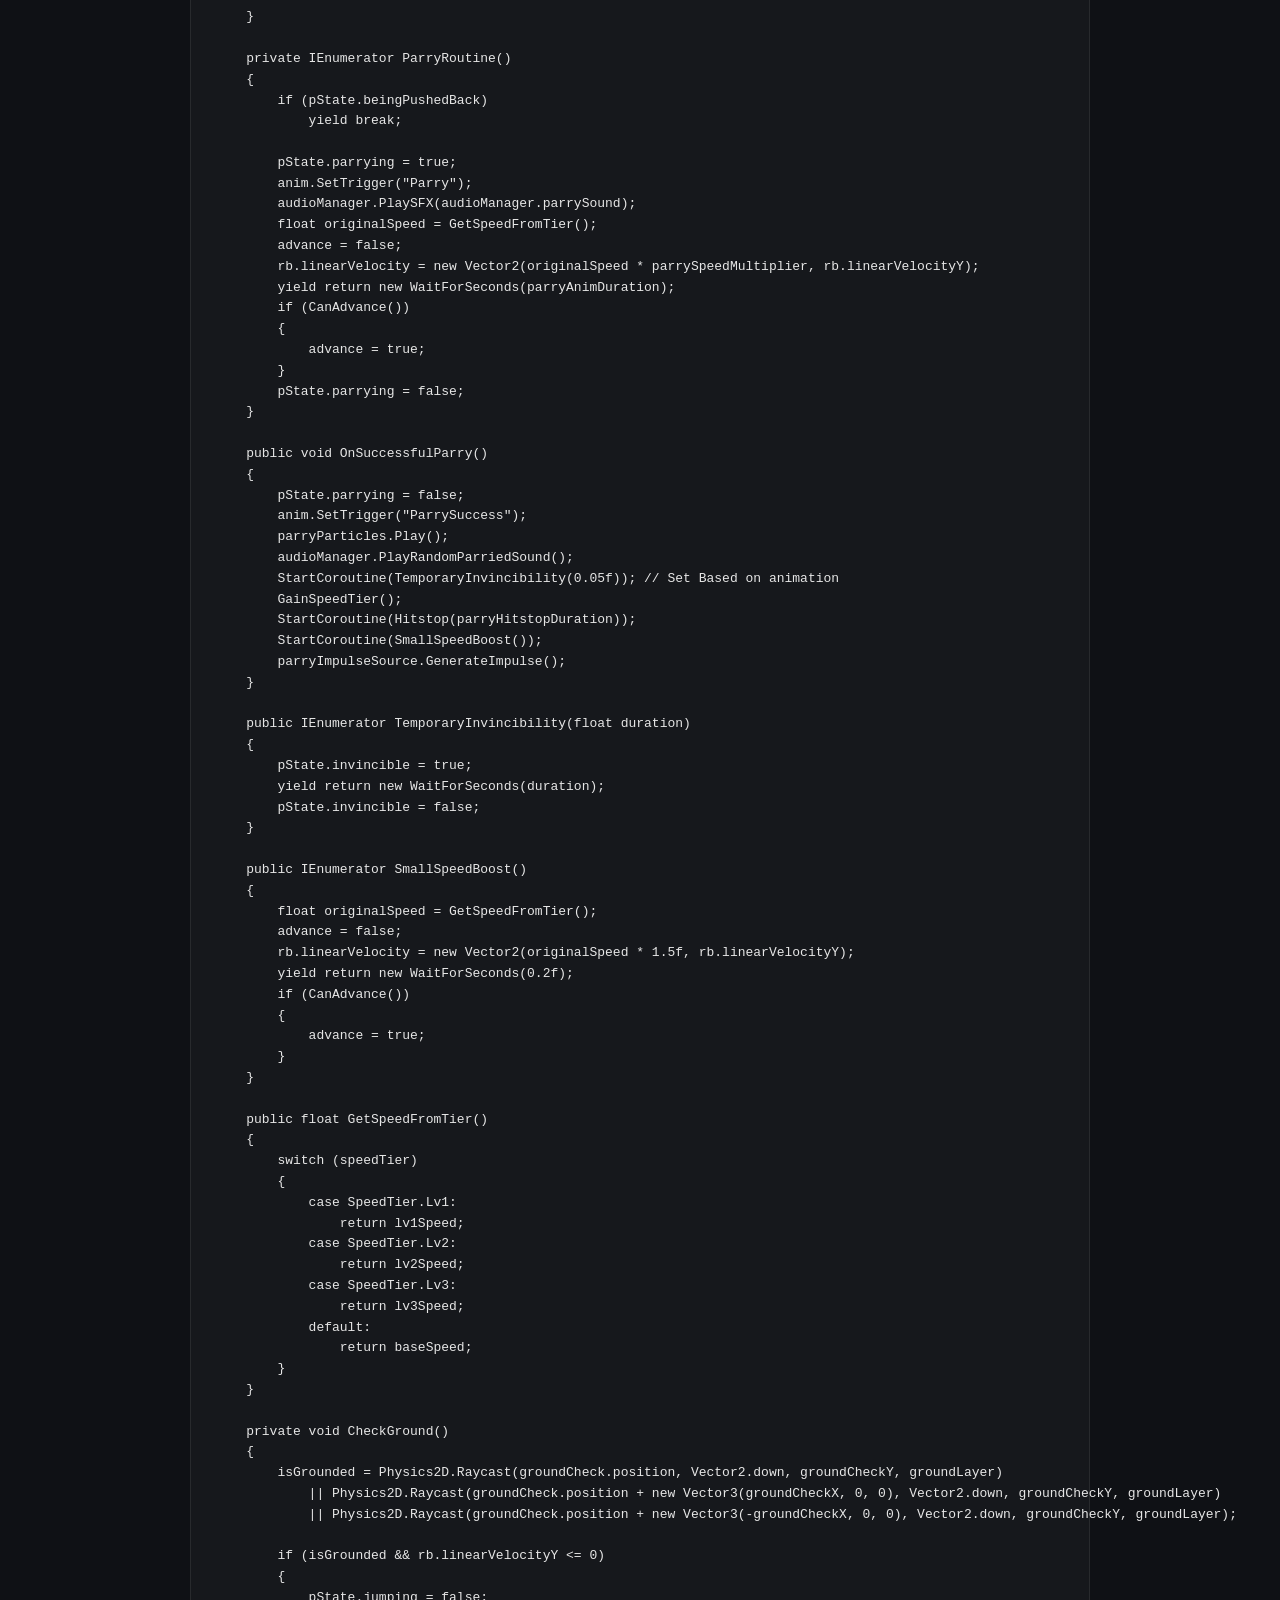
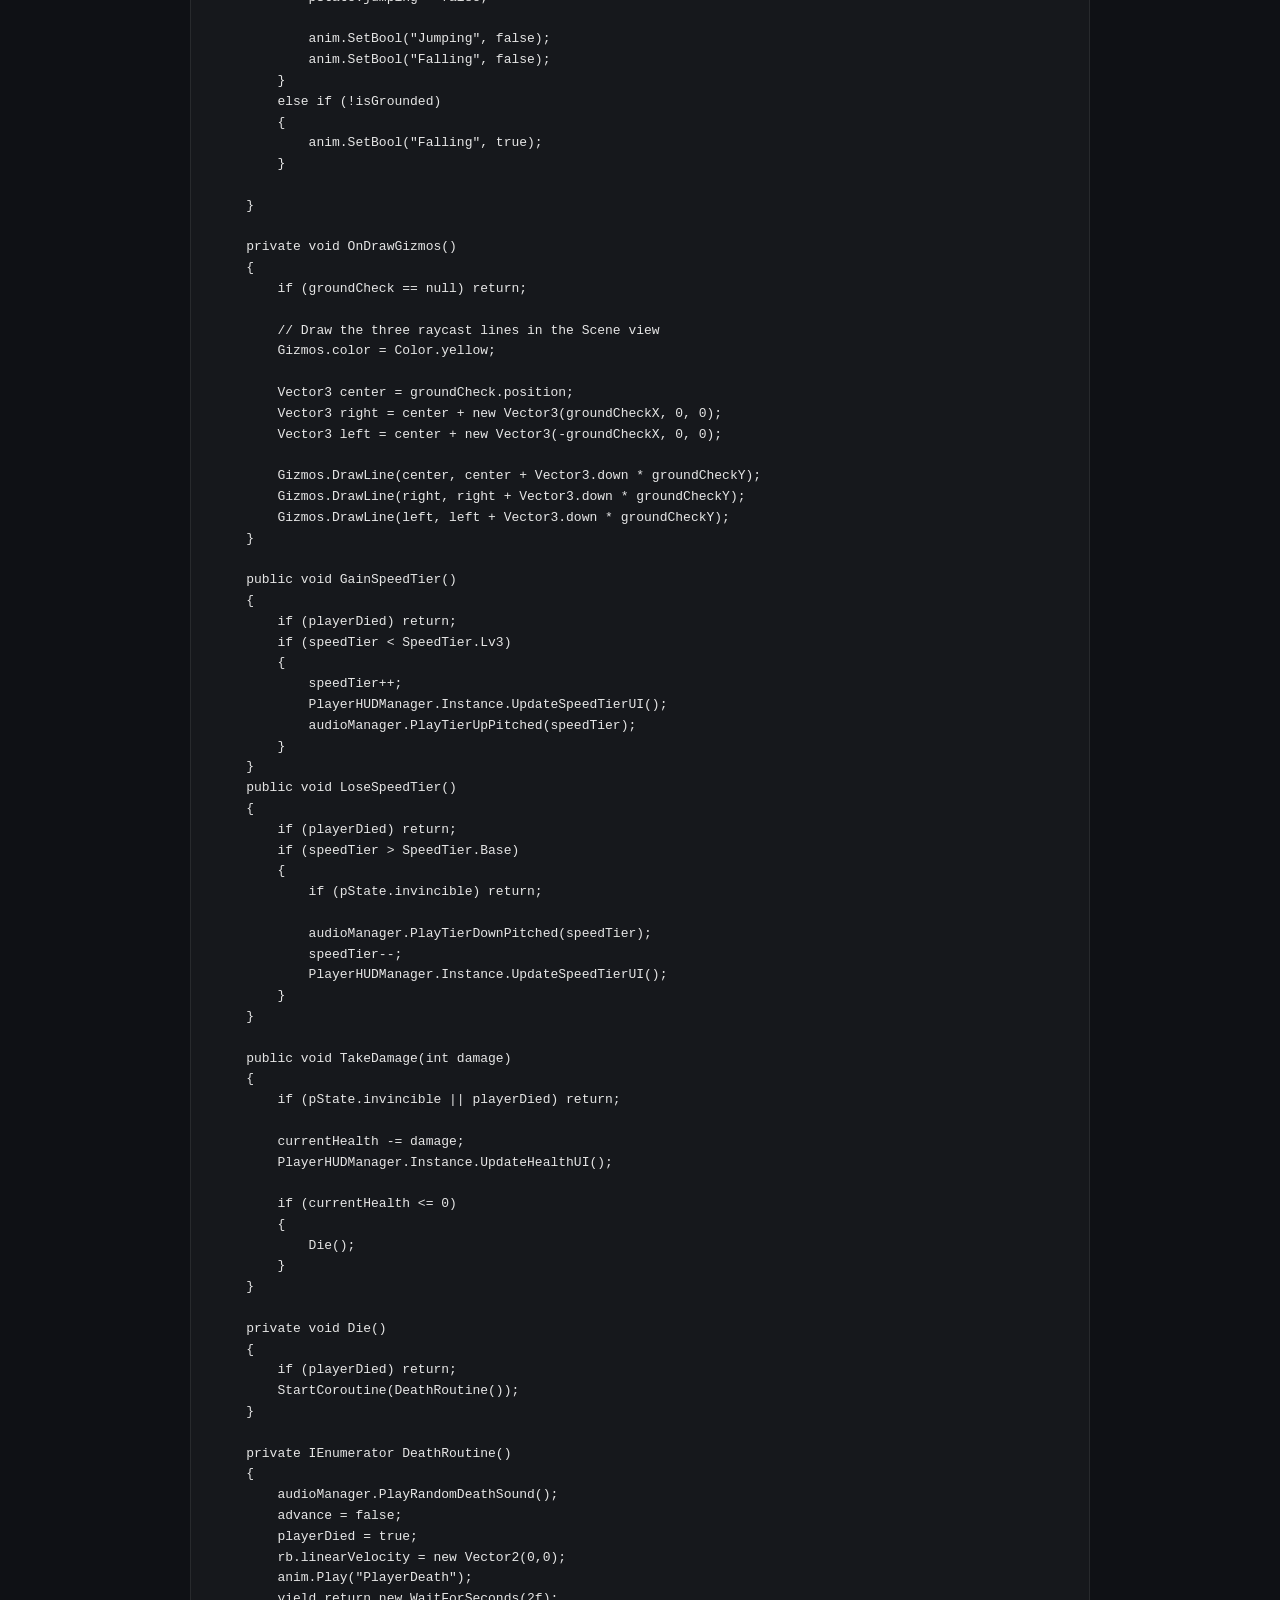
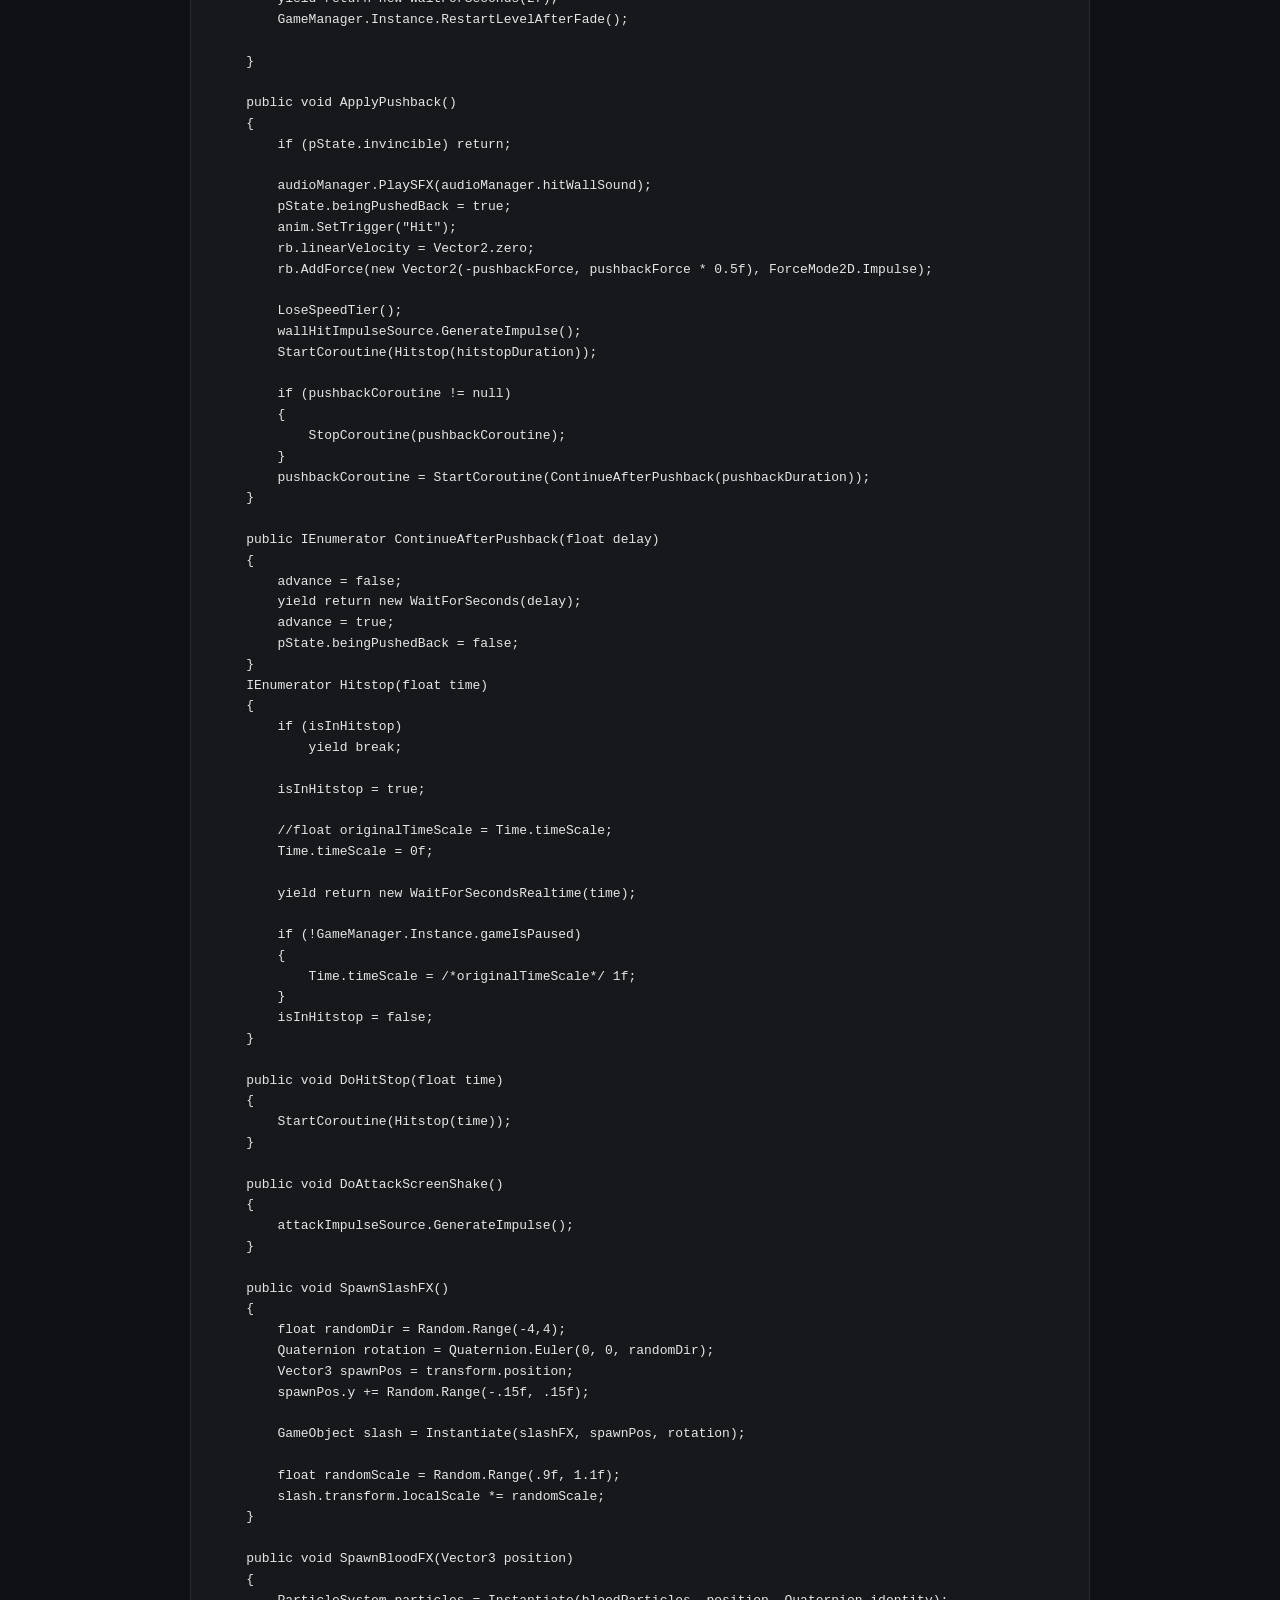
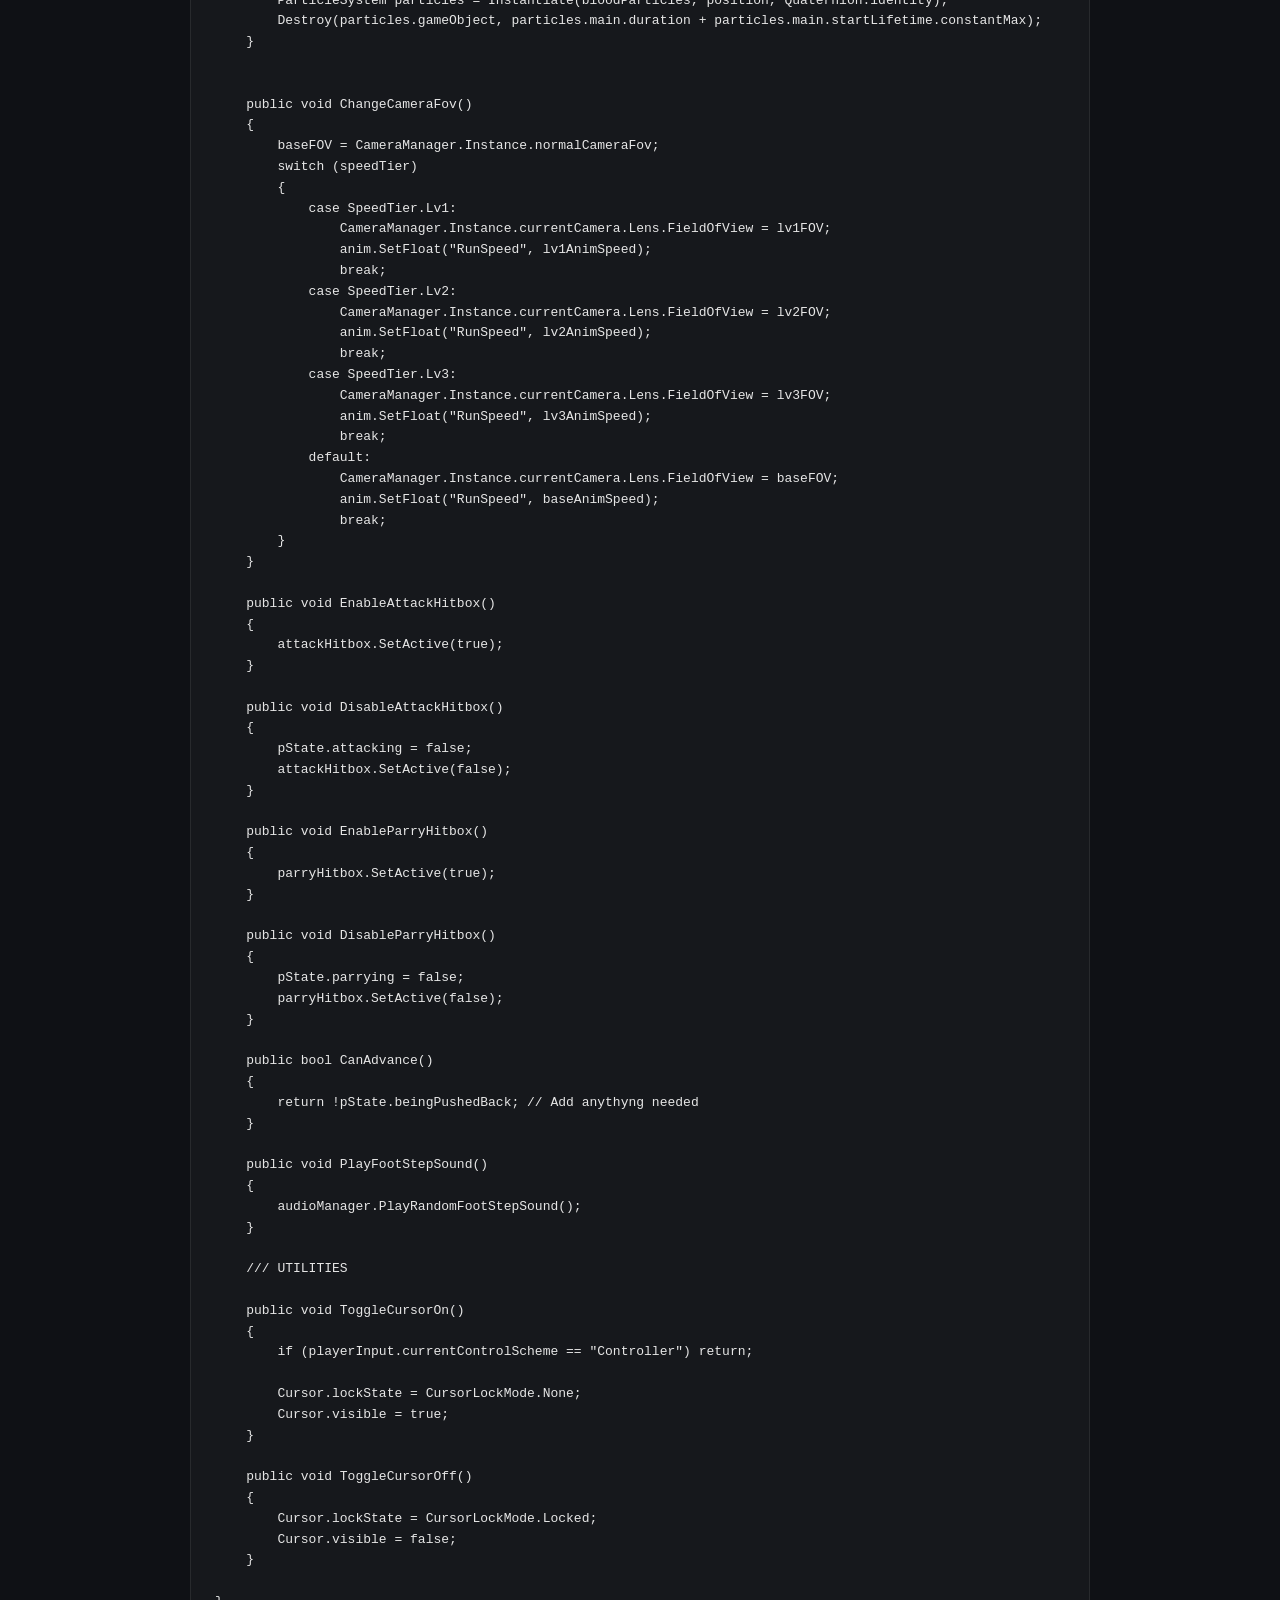
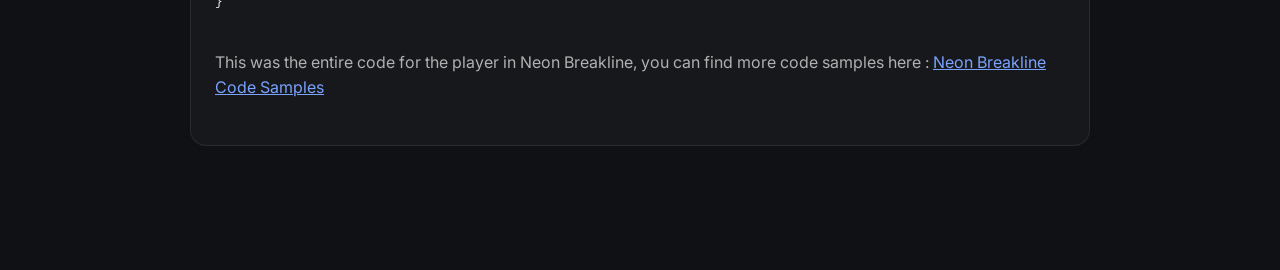
==== commit fef68741: "More fixes and tests" ====
--- a/code.html
+++ b/code.html
@@ -11,6 +11,14 @@
     <a href="code.html">Code Samples</a>
   </div>
 </nav>
+
+<head>
+  <meta charset="UTF-8">
+  <title>Code Samples</title>
+
+  <link href="https://fonts.googleapis.com/css2?family=Inter:wght@400;600&display=swap" rel="stylesheet">
+  <link rel="stylesheet" href="style.css">
+</head>
 
 <section>
   <h2>Code Samples</h2>
--- a/style.css
+++ b/style.css
@@ -0,0 +1,156 @@
+.navbar {
+  display: flex;
+  justify-content: space-between;
+  align-items: center;
+  padding: 20px 40px;
+  position: sticky;
+  top: 0;
+  background: rgba(15, 17, 21, 0.8);
+  backdrop-filter: blur(10px);
+  border-bottom: 1px solid rgba(255, 255, 255, 0.08);
+}
+
+.logo {
+  font-weight: 600;
+  color: white;
+}
+
+.links a {
+  margin-left: 20px;
+  color: #b0b0b0;
+  text-decoration: none;
+  transition: color 0.2s ease;
+}
+
+.links a:hover {
+  color: white;
+}
+
+body {
+  margin: 0;
+  font-family: 'Inter', sans-serif;
+  background: #0f1115;
+  color: #e6e6e6;
+  line-height: 1.6;
+}
+
+section {
+  max-width: 900px;
+  margin: auto;
+  padding: 100px 24px;
+}
+
+.hero {
+  text-align: left;
+  padding-top: 140px;
+}
+
+h1 {
+  font-size: 64px;
+  font-weight: 600;
+  margin: 0;
+  letter-spacing: -1px;
+}
+
+.hero p {
+  font-size: 18px;
+  color: #a8a8a8;
+  margin-top: 10px;
+}
+
+h2 {
+  font-size: 28px;
+  margin-bottom: 30px;
+  color: #ffffff;
+  letter-spacing: -0.5px;
+}
+
+.about p {
+  color: #b5b5b5;
+  font-size: 16px;
+  max-width: 750px;
+}
+
+.project {
+  background: rgba(255, 255, 255, 0.03);
+  border: 1px solid rgba(255, 255, 255, 0.08);
+  border-radius: 16px;
+  padding: 24px;
+  margin-bottom: 24px;
+  transition: transform 0.2s ease, border 0.2s ease;
+}
+
+.project:hover {
+  transform: translateY(-4px);
+  border: 1px solid rgba(255, 255, 255, 0.18);
+}
+
+.project h3 {
+  margin: 0 0 10px 0;
+  font-size: 20px;
+}
+
+.project-desc {
+  color: #b0b0b0;
+  margin-bottom: 20px;
+}
+
+.project-section h4 {
+  margin: 20px 0 10px;
+  font-size: 14px;
+  color: #ffffff;
+  text-transform: uppercase;
+  letter-spacing: 1px;
+}
+
+.project-section ul {
+  padding-left: 18px;
+  color: #b0b0b0;
+}
+
+.project-section li {
+  margin-bottom: 6px;
+}
+
+.project-links a {
+  margin-right: 16px;
+  color: #7aa2ff;
+  text-decoration: none;
+}
+
+.project-links a:hover {
+  text-decoration: underline;
+}
+
+.contact p {
+  color: #b5b5b5;
+}
+
+a {
+  color: #7aa2ff;
+}
+
+.resume-btn {
+  display: inline-block;
+  padding: 10px 16px;
+  background: #7aa2ff;
+  color: black;
+  border-radius: 8px;
+  text-decoration: none;
+  margin-top: 10px;
+}
+
+.resume-container {
+  max-width: 800px;
+  margin: 30px auto;
+  margin-top: 20px;
+  border-radius: 12px;
+  overflow: hidden;
+  border: 1px solid rgba(255,255,255,0.1);
+}
+
+.resume-container iframe {
+  width: 100%;
+  height: 800px;
+  border: none;
+}
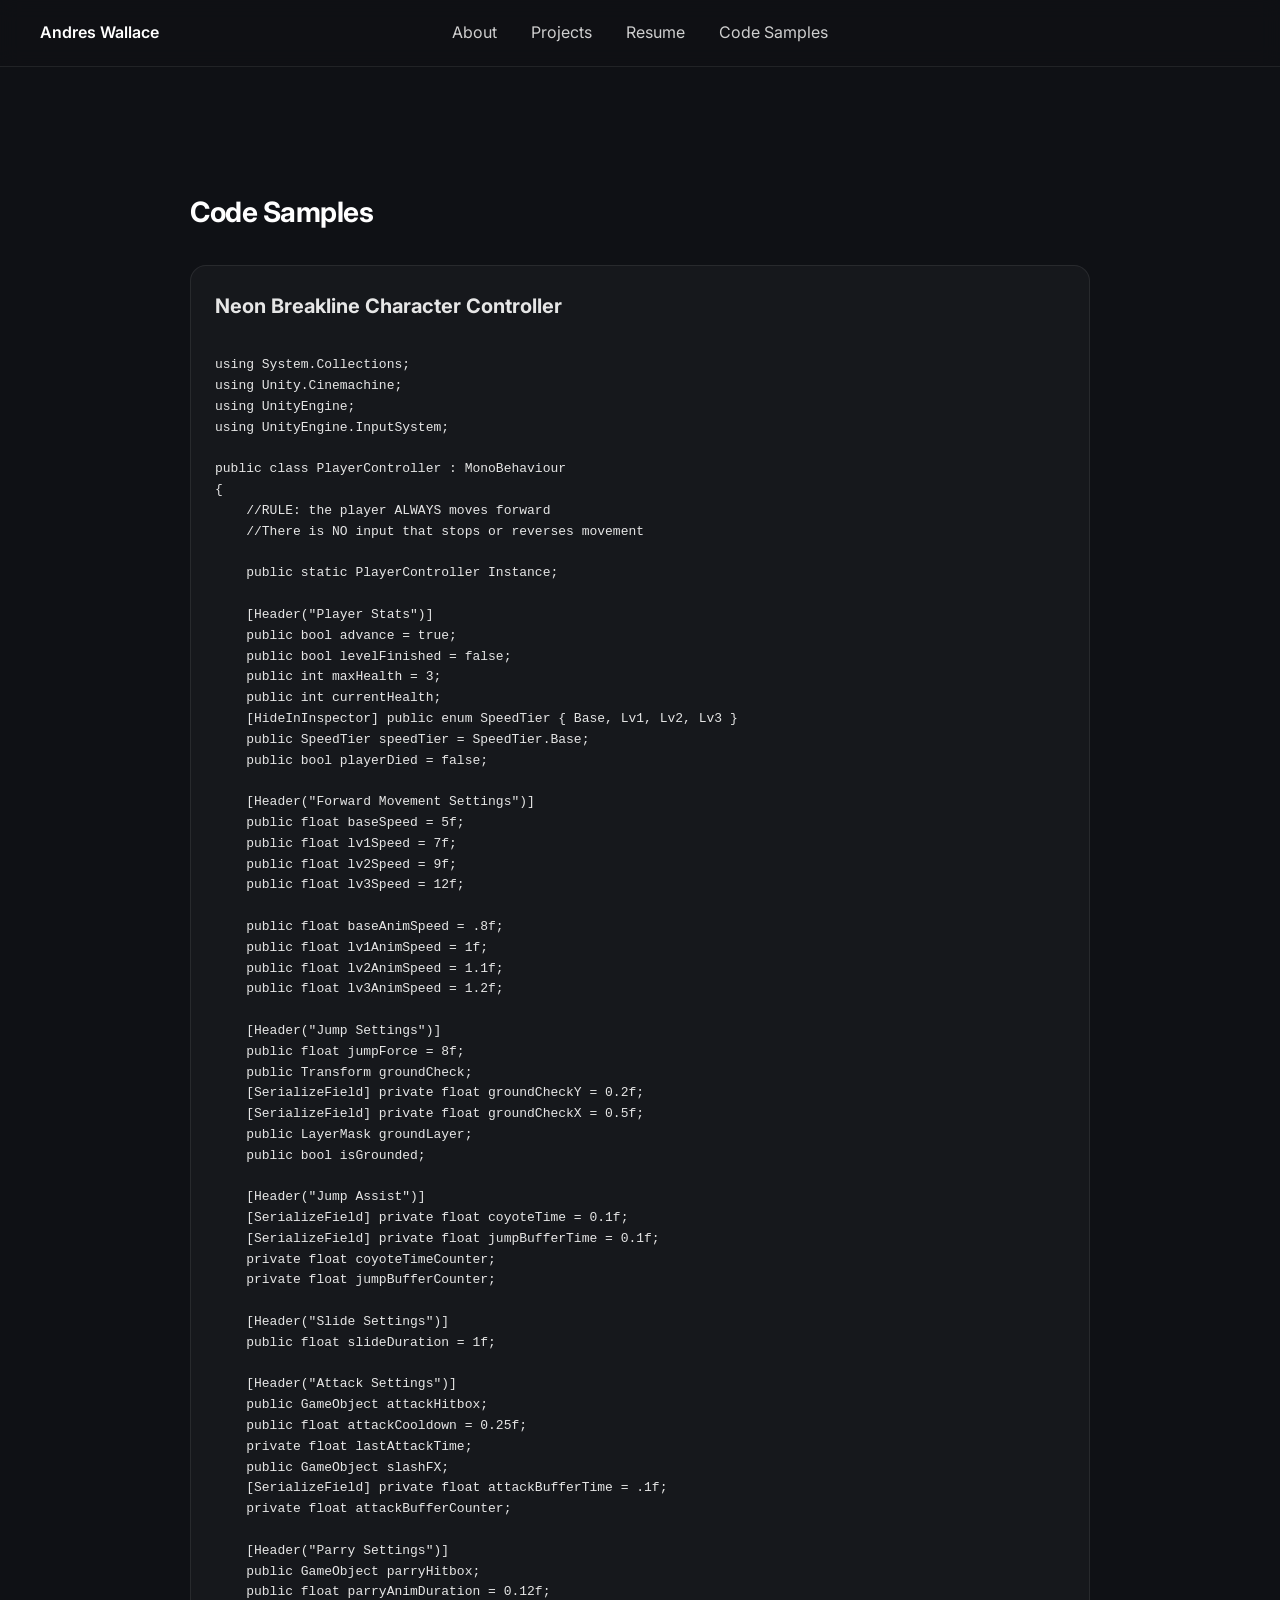
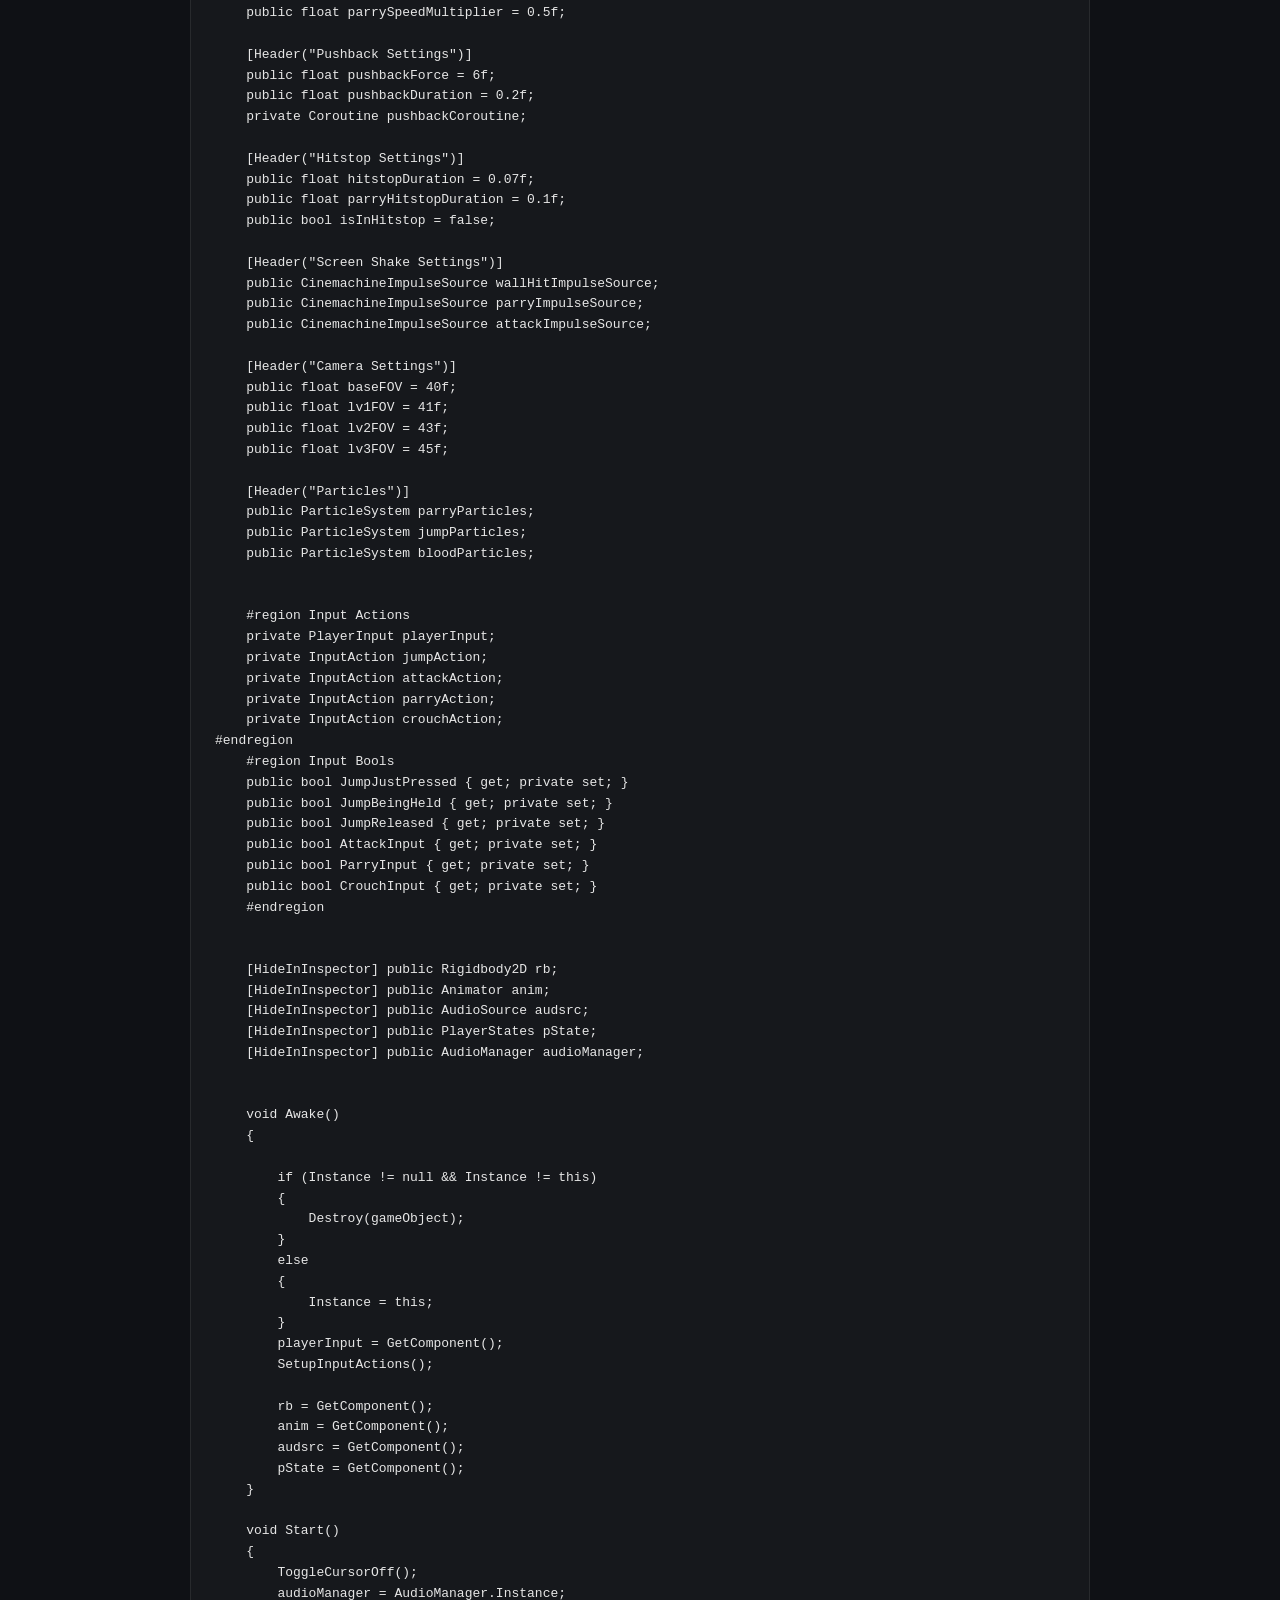
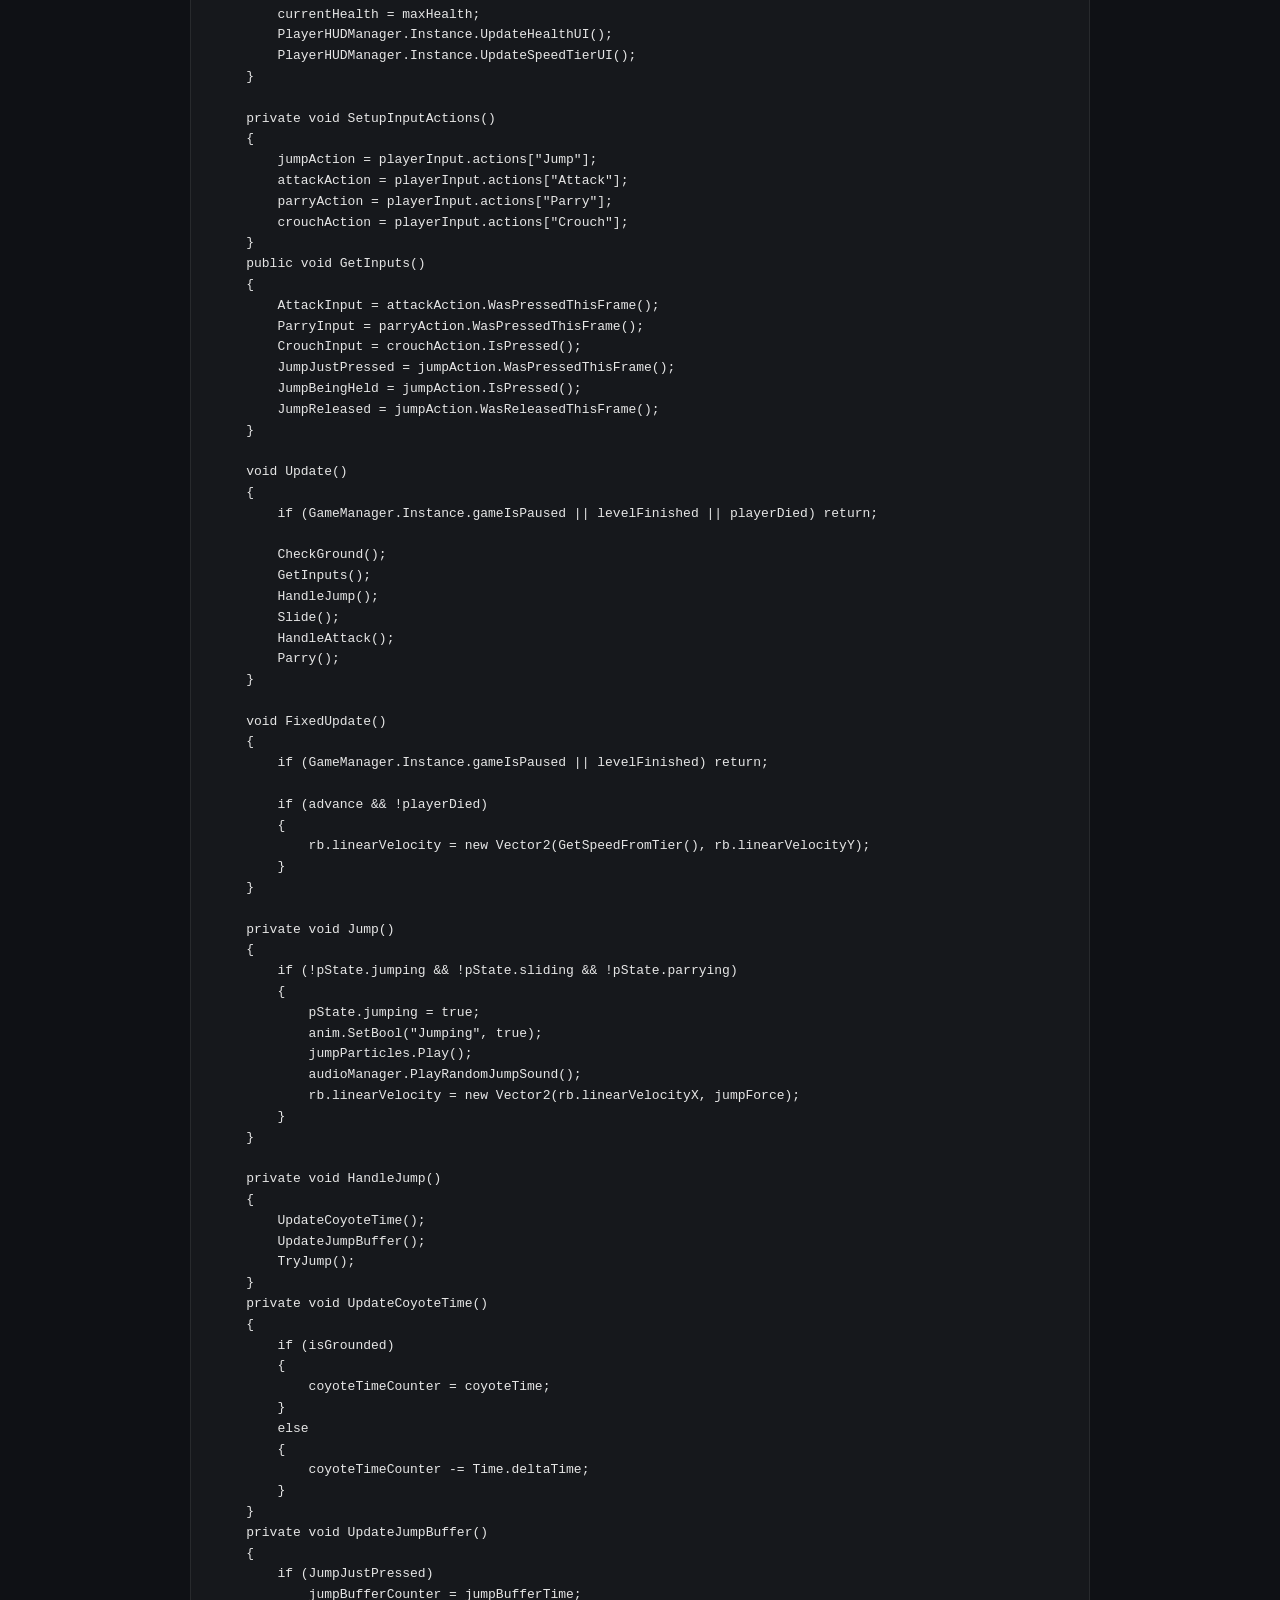
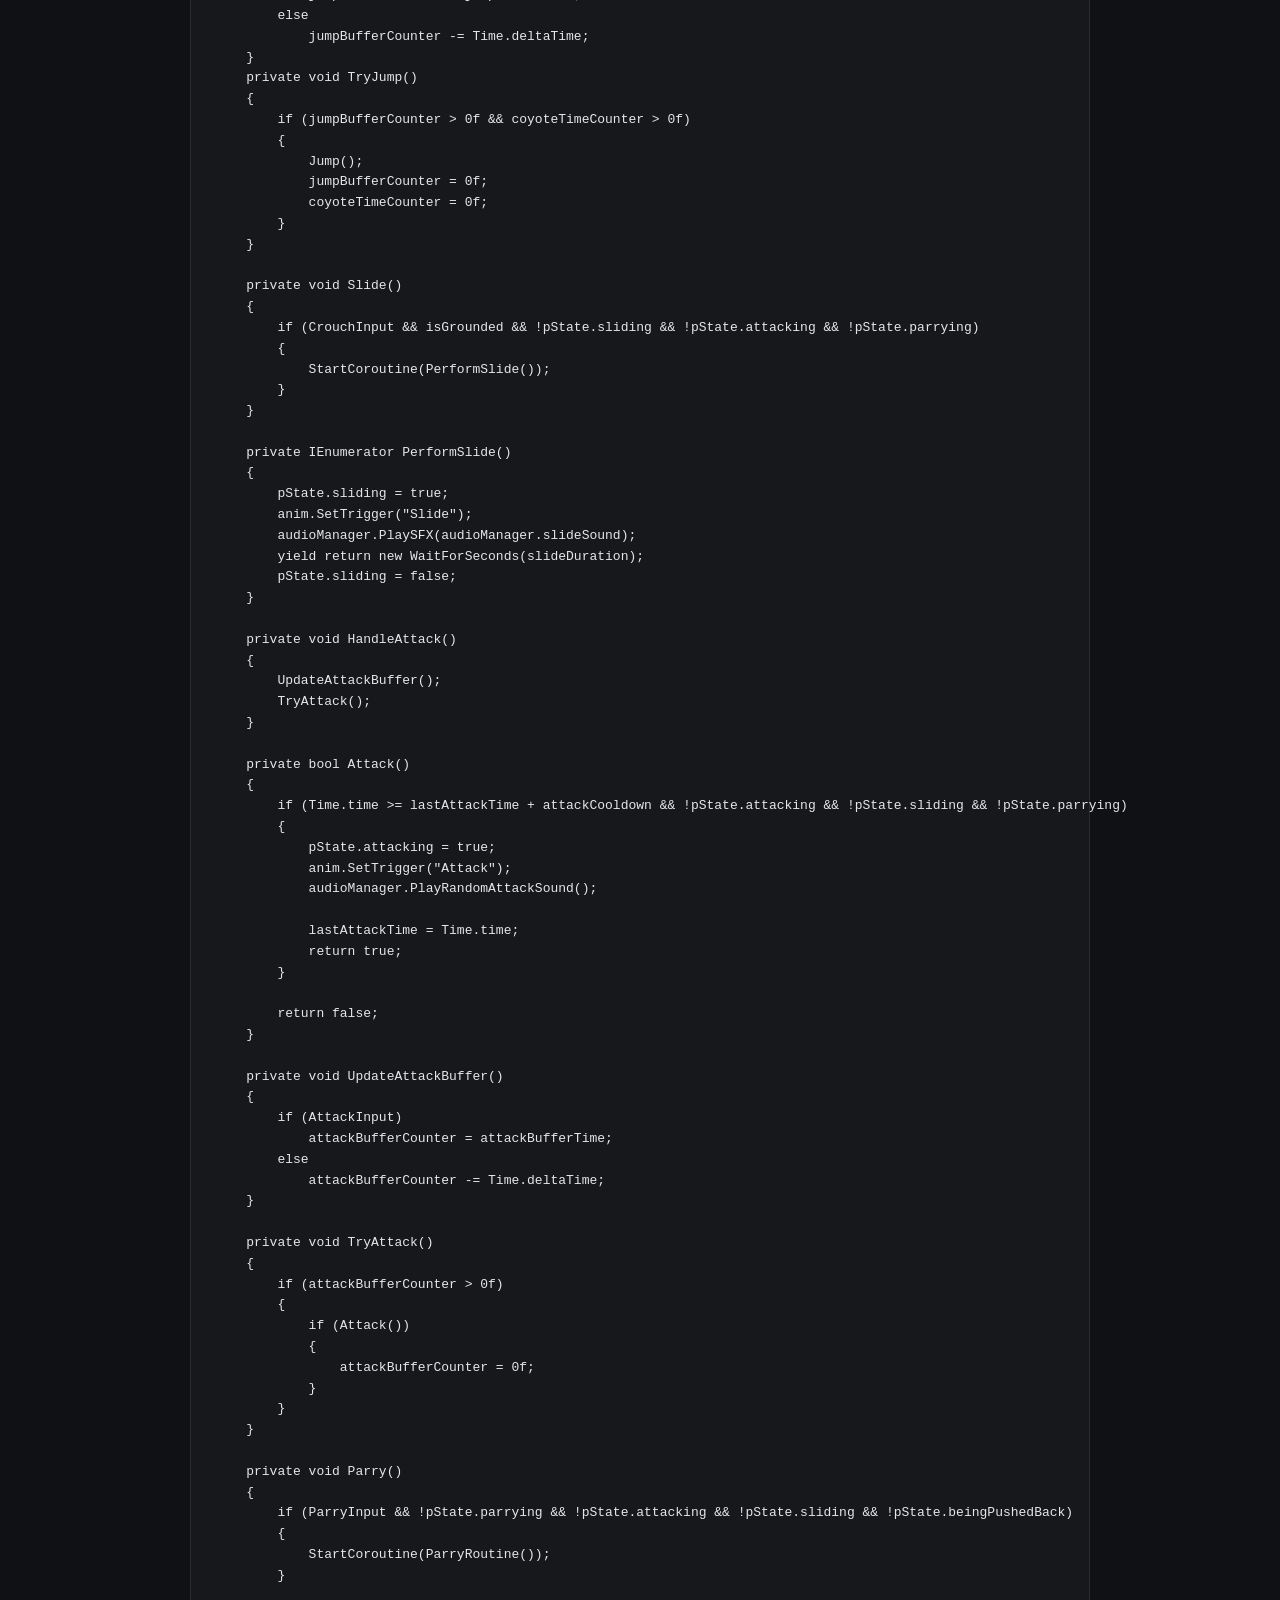
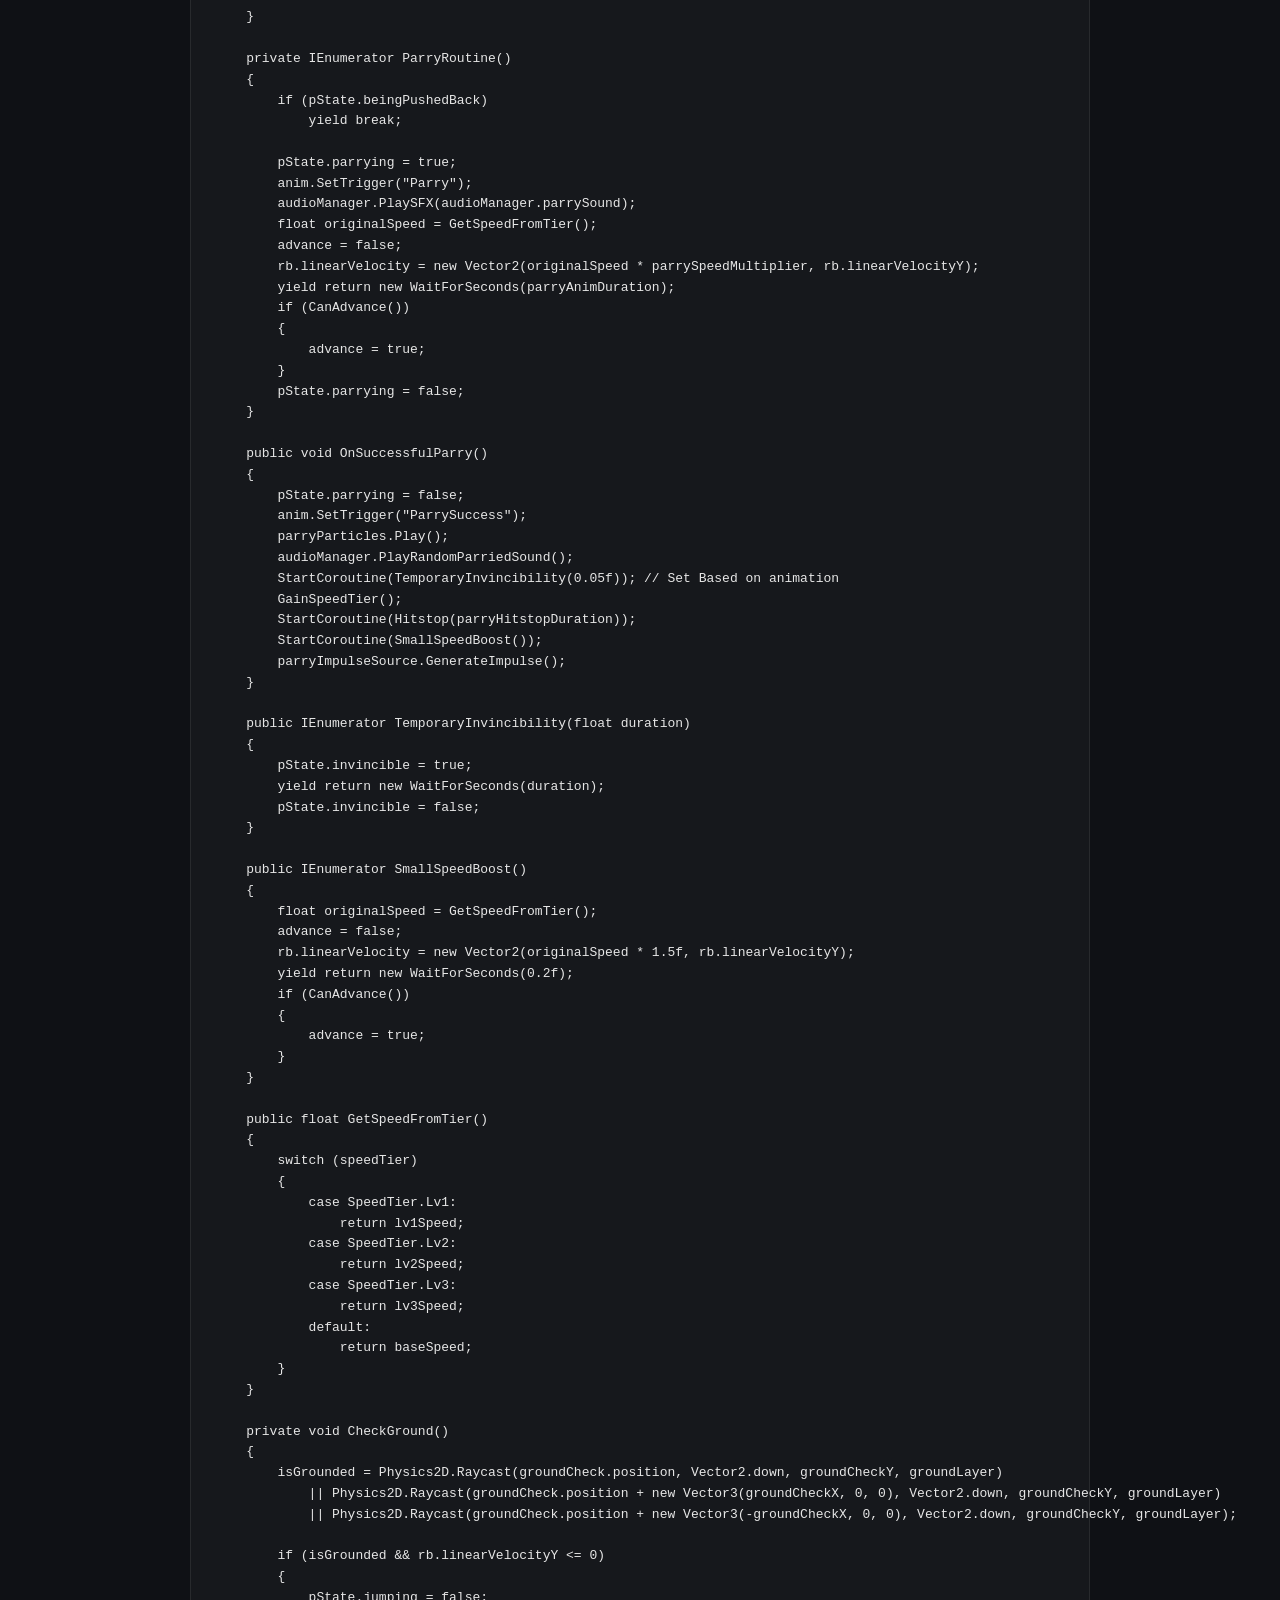
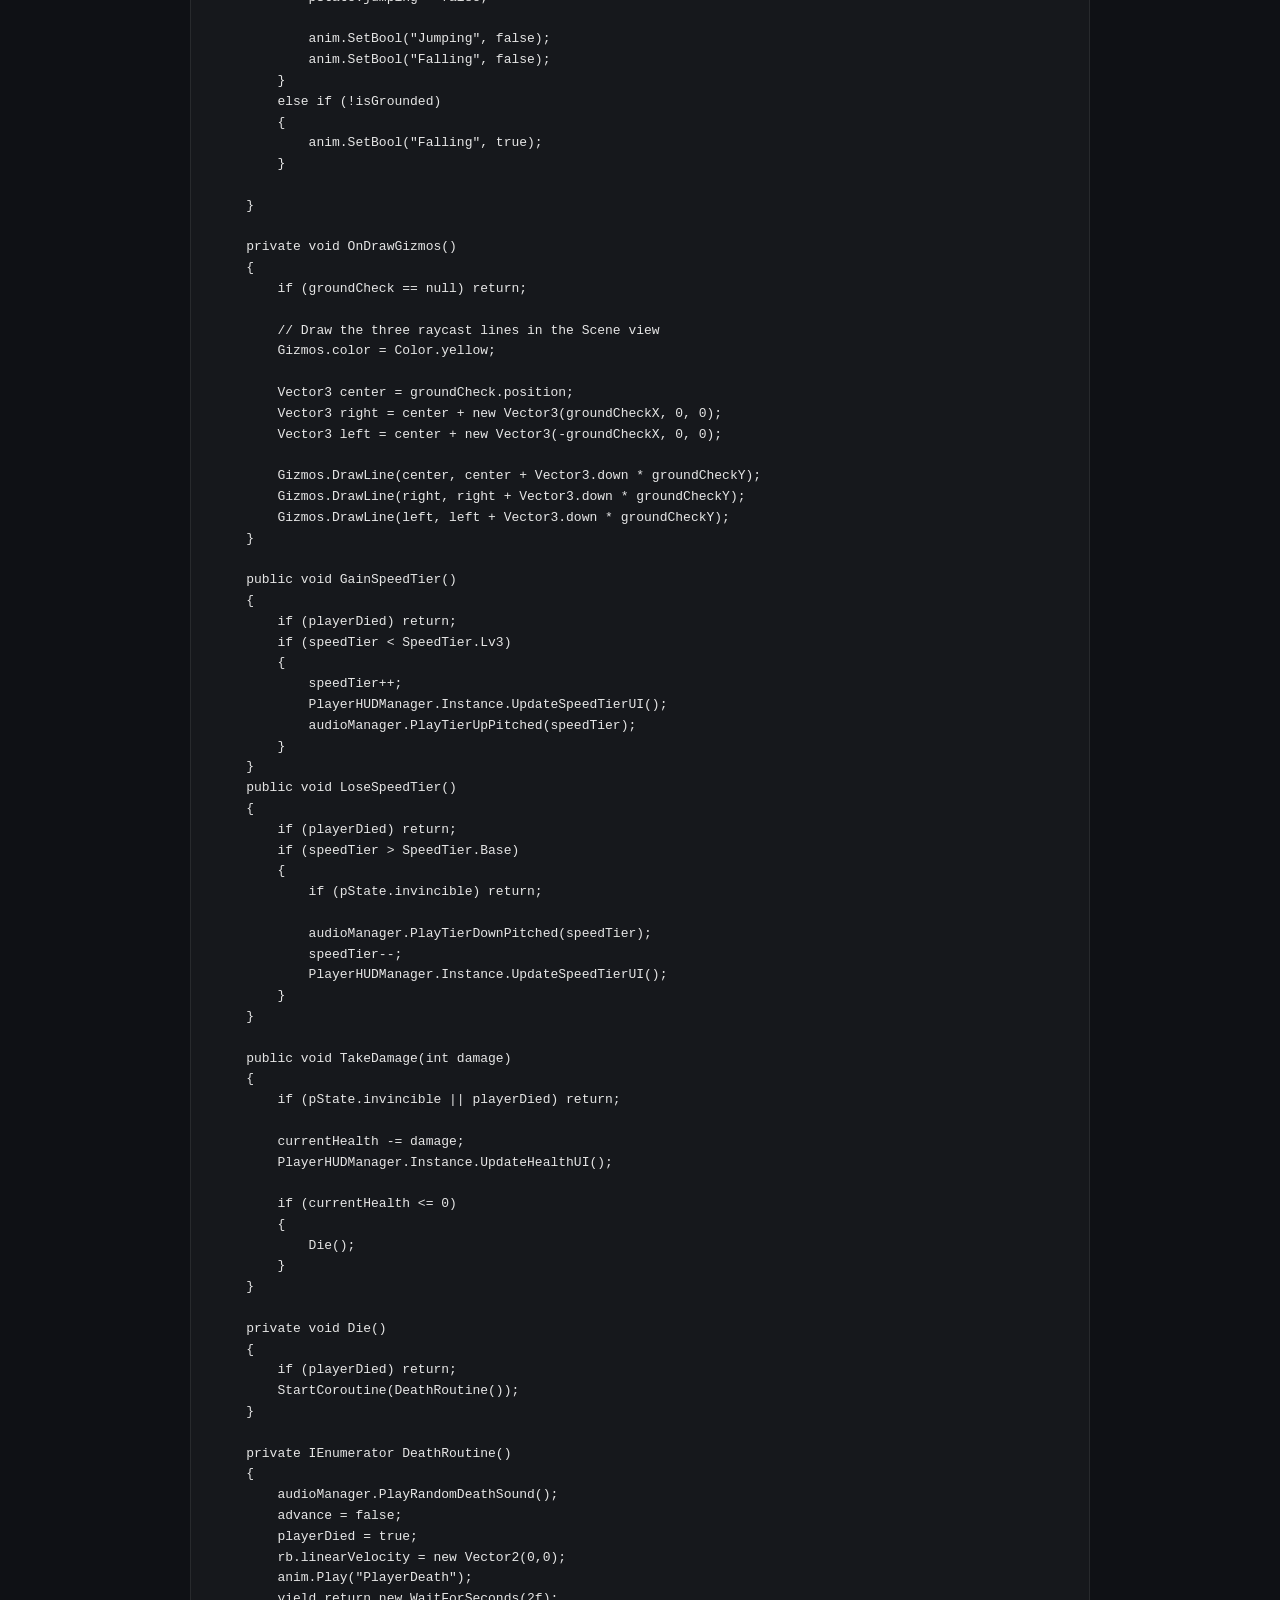
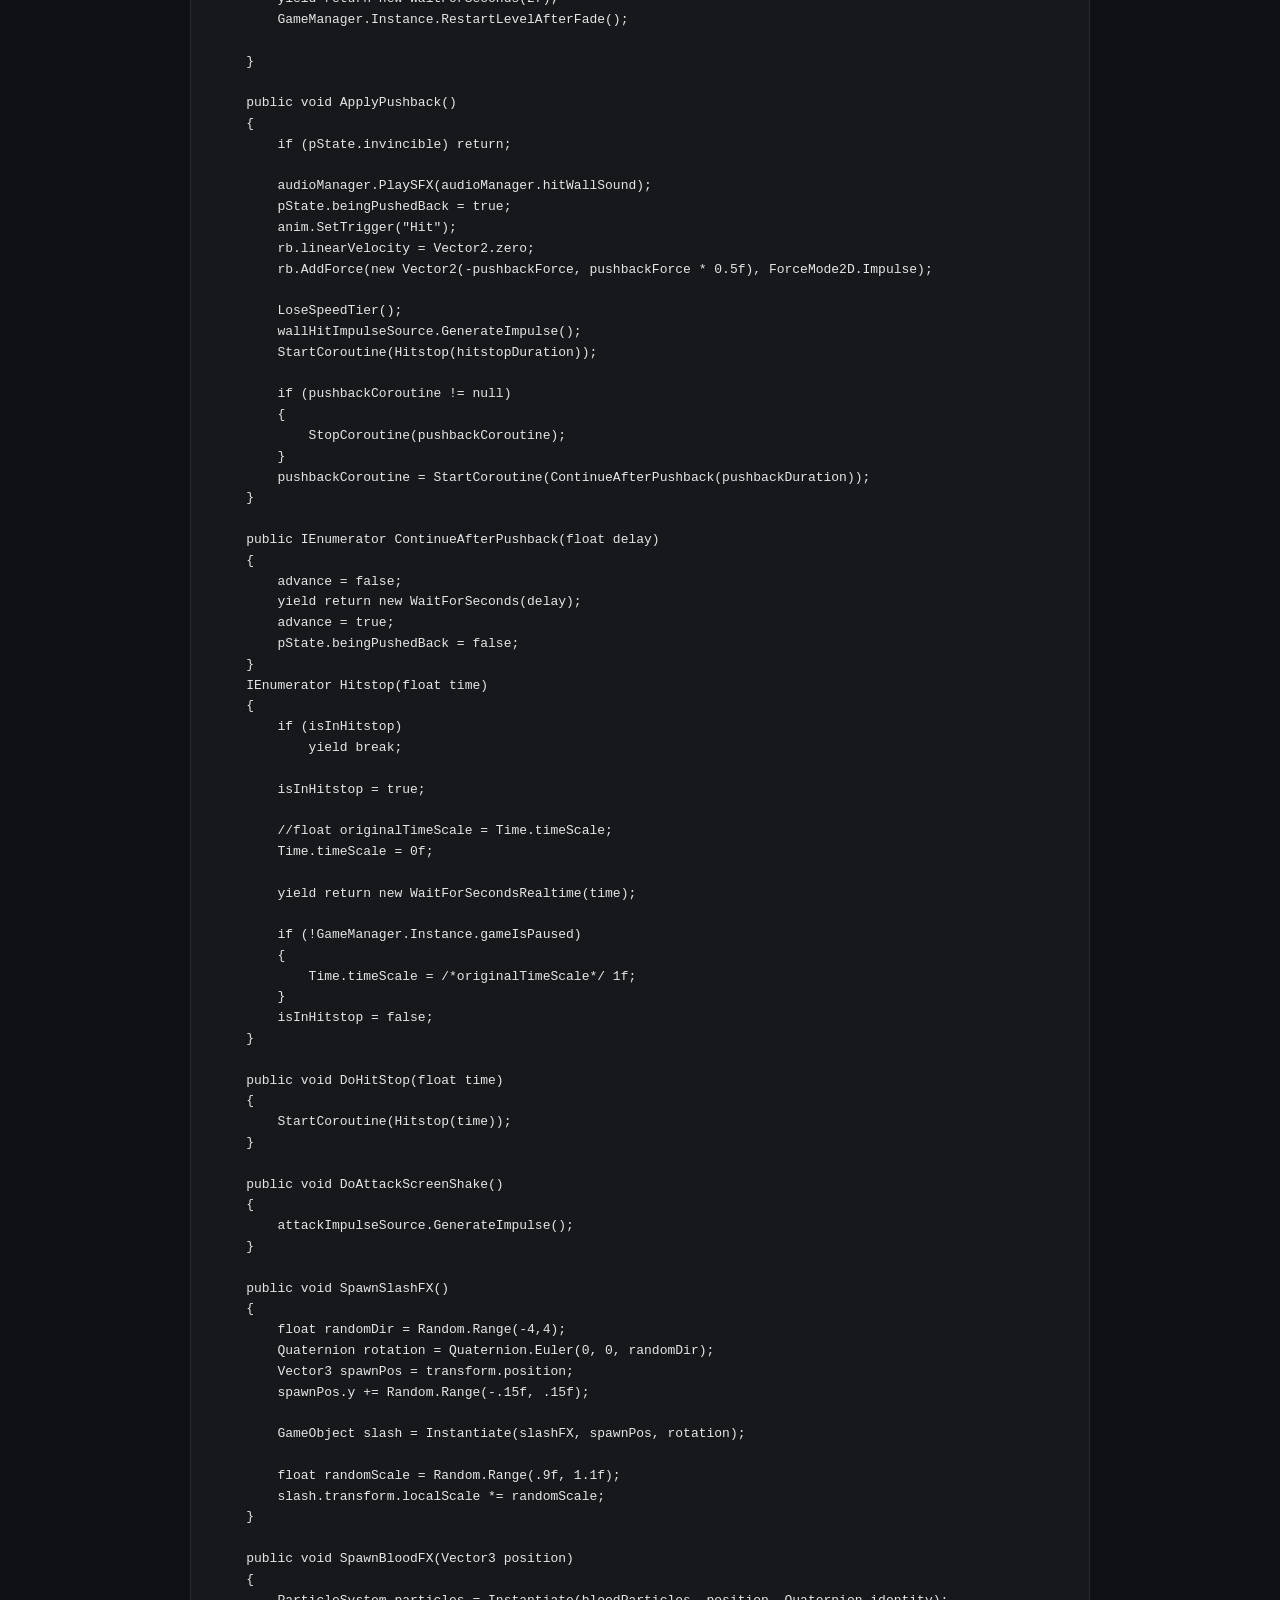
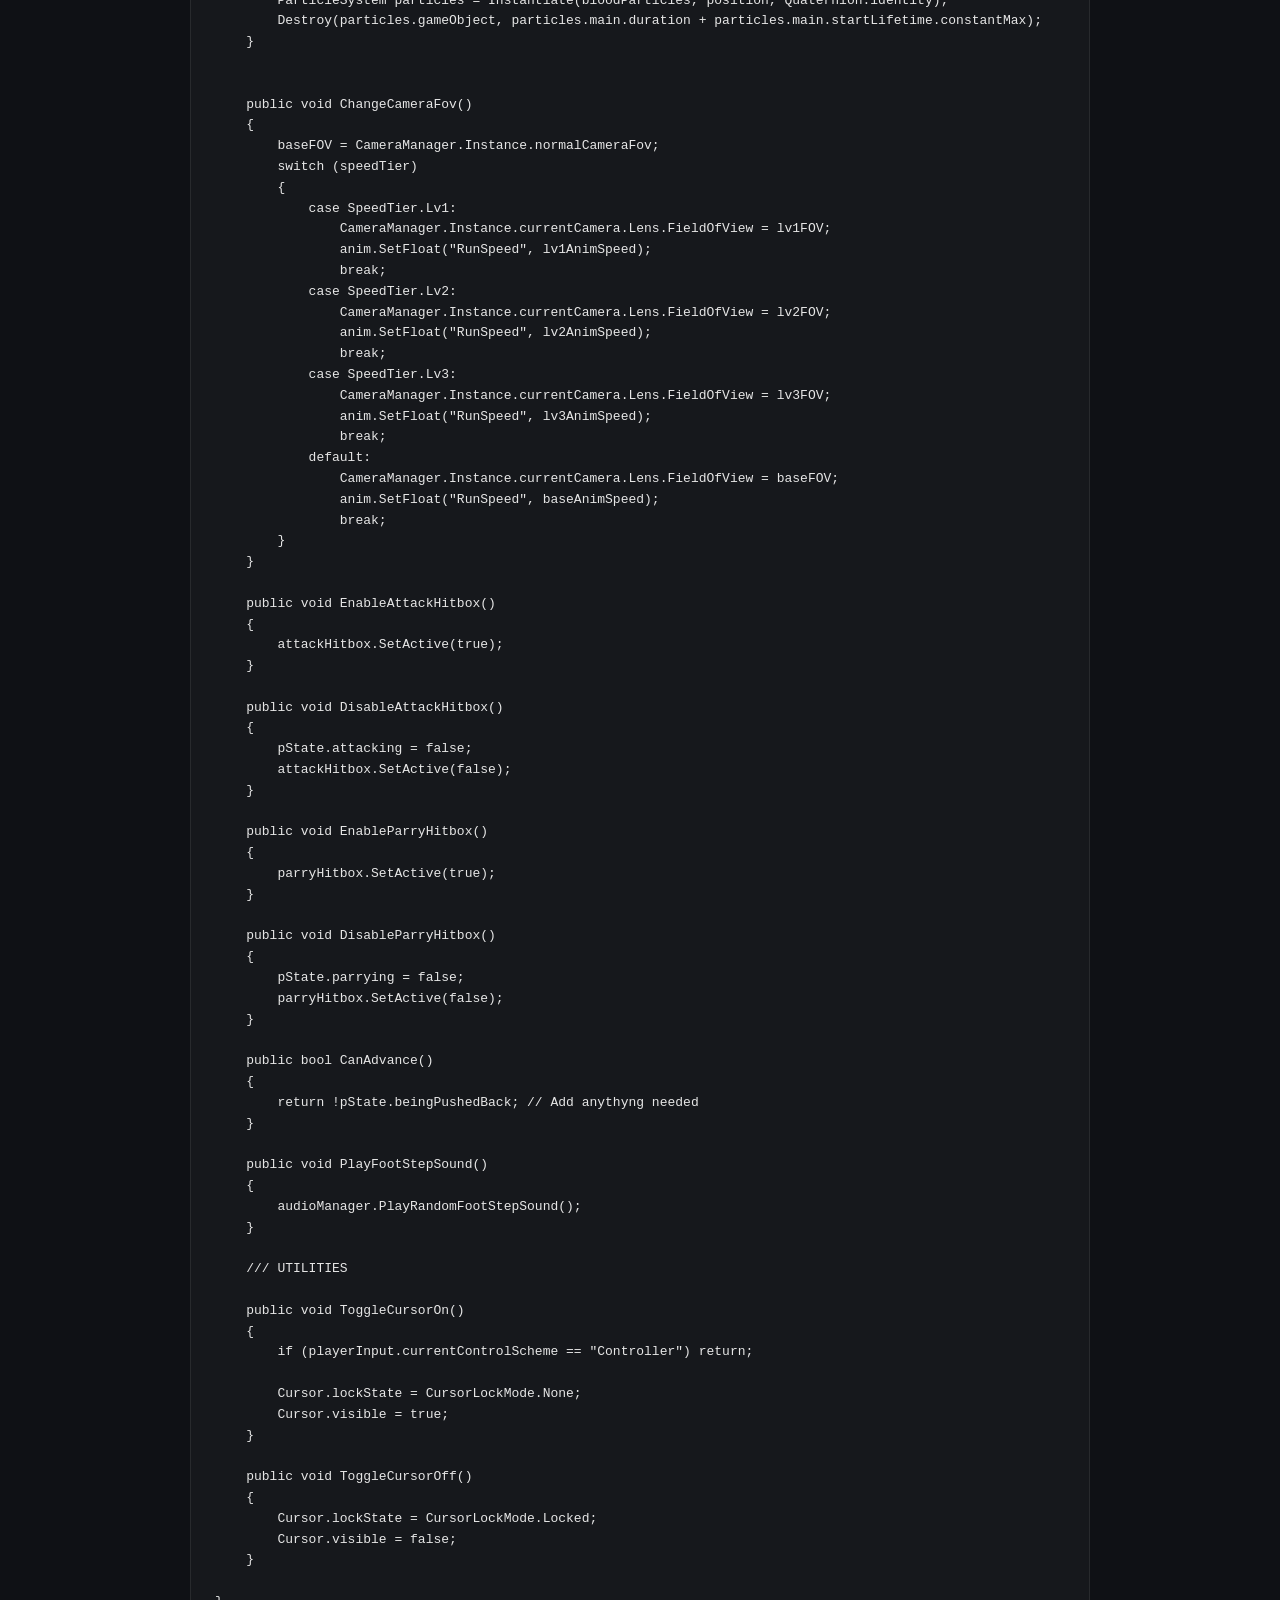
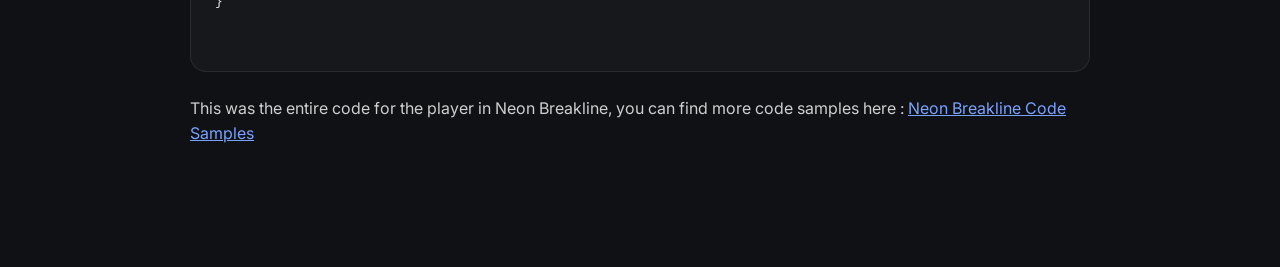
==== commit ede286e3: "Update to visuals" ====
--- a/code.html
+++ b/code.html
@@ -627,9 +627,8 @@
 
 }
     </code></pre>
-
-    <p class="project-desc">
+  </div>
+  <p class="project-desc">
       This was the entire code for the player in Neon Breakline, you can find more code samples here : <a href="https://github.com/WallzDev/Code-Portfolio/tree/main/ProjectForward/Scripts">Neon Breakline Code Samples</a>
     </p>
-  </div>
 </section>
--- a/style.css
+++ b/style.css
@@ -1,6 +1,7 @@
 .navbar {
-  display: flex;
-  justify-content: space-between;
+  z-index: 1000;
+  display: grid;
+  grid-template-columns: 1fr auto 1fr;
   align-items: center;
   padding: 20px 40px;
   position: sticky;
@@ -13,11 +14,16 @@
 .logo {
   font-weight: 600;
   color: white;
+  justify-self: start;
+}
+
+.links {
+  justify-self: center;
 }
 
 .links a {
-  margin-left: 20px;
-  color: #b0b0b0;
+  margin: 0 15px;
+  color: #cfcfcf;
   text-decoration: none;
   transition: color 0.2s ease;
 }
@@ -54,7 +60,7 @@
 
 .hero p {
   font-size: 18px;
-  color: #a8a8a8;
+  color: #ececec;
   margin-top: 10px;
 }
 
@@ -66,7 +72,7 @@
 }
 
 .about p {
-  color: #b5b5b5;
+  color: #cfcfcf;
   font-size: 16px;
   max-width: 750px;
 }
@@ -81,8 +87,10 @@
 }
 
 .project:hover {
-  transform: translateY(-4px);
+  transform: translateY(-6px);
   border: 1px solid rgba(255, 255, 255, 0.18);
+  position: relative;
+  z-index: 1;
 }
 
 .project h3 {
@@ -91,7 +99,7 @@
 }
 
 .project-desc {
-  color: #b0b0b0;
+  color: #cfcfcf;
   margin-bottom: 20px;
 }
 
@@ -105,7 +113,7 @@
 
 .project-section ul {
   padding-left: 18px;
-  color: #b0b0b0;
+  color: #cfcfcf;
 }
 
 .project-section li {
@@ -123,7 +131,7 @@
 }
 
 .contact p {
-  color: #b5b5b5;
+  color: #cfcfcf;
 }
 
 a {
@@ -141,11 +149,11 @@
 }
 
 .resume-container {
-  max-width: 800px;
+  max-width: 1000px;
   margin: 30px auto;
   margin-top: 20px;
   border-radius: 12px;
-  overflow: hidden;
+  overflow: visible;
   border: 1px solid rgba(255,255,255,0.1);
 }
 
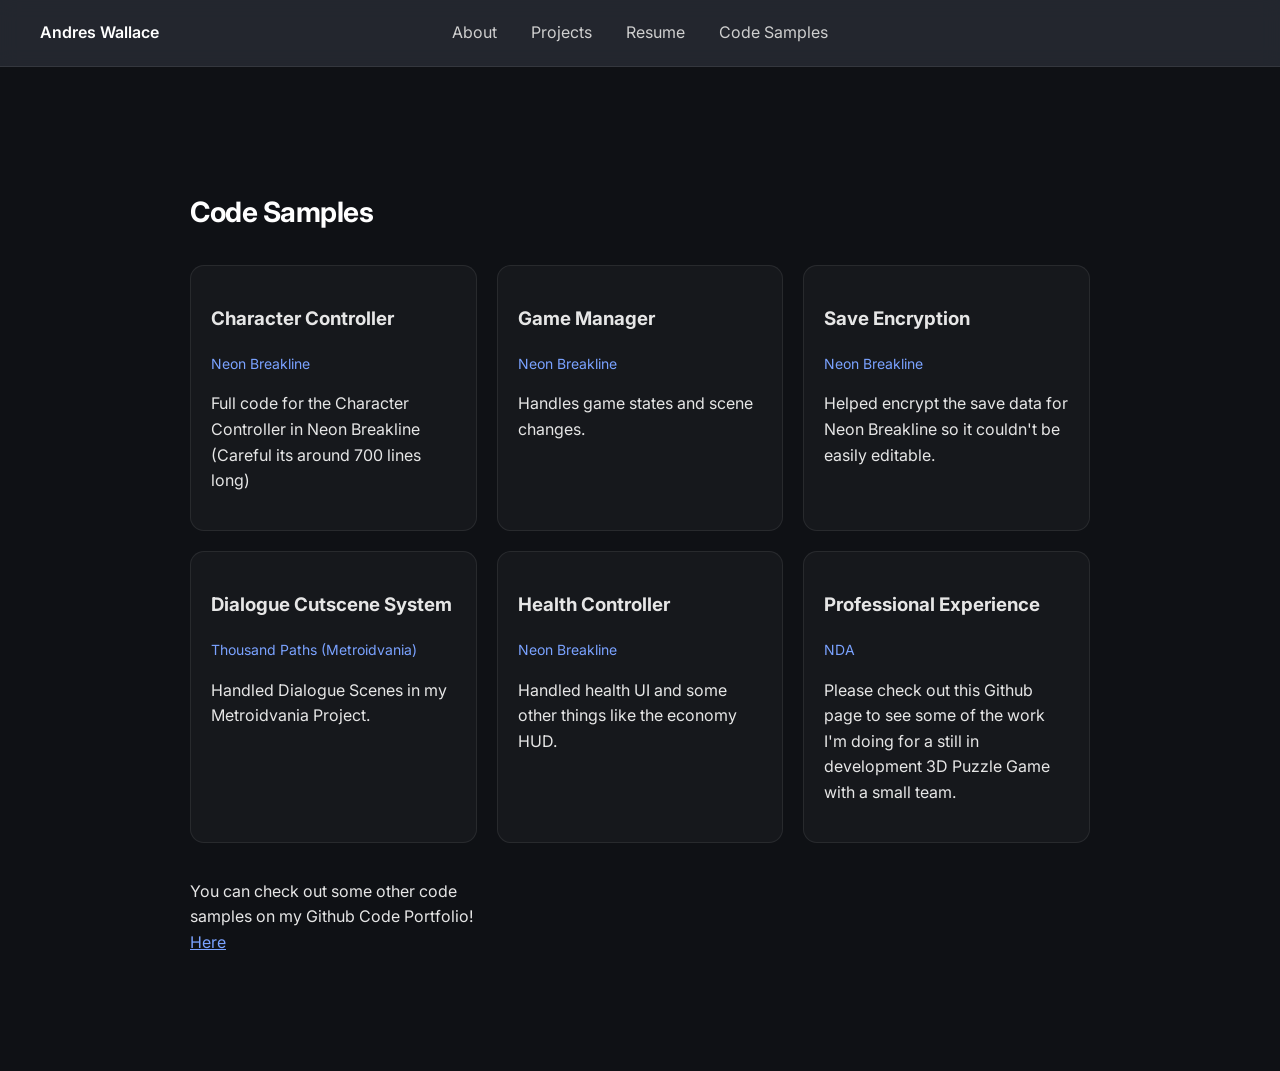
==== commit bc2c60c7: "General Update, better code Samples test" ====
--- a/code.html
+++ b/code.html
@@ -23,10 +23,17 @@
 <section>
   <h2>Code Samples</h2>
 
-  <div class="project">
-    <h3>Neon Breakline Character Controller</h3>
-
-    <pre><code>
+  <div class="code-grid">
+
+    <div class="code-card" onclick="toggleCard(this)">
+      <h3>Character Controller</h3>
+      <p class="code-subtitle">Neon Breakline</p>
+      <p>
+        Full code for the Character Controller in Neon Breakline (Careful its around 700 lines long)
+      </p>
+
+      <div class="code-content">
+        <pre><code>
 using System.Collections;
 using Unity.Cinemachine;
 using UnityEngine;
@@ -151,13 +158,13 @@
         {
             Instance = this;
         }
-        playerInput = GetComponent<PlayerInput>();
+        playerInput = GetComponent();
         SetupInputActions();
 
-        rb = GetComponent<Rigidbody2D>();
-        anim = GetComponent<Animator>();
-        audsrc = GetComponent<AudioSource>();
-        pState = GetComponent<PlayerStates>();
+        rb = GetComponent();
+        anim = GetComponent();
+        audsrc = GetComponent();
+        pState = GetComponent();
     }
 
     void Start()
@@ -626,9 +633,558 @@
     }
 
 }
-    </code></pre>
+        </code></pre>
+      </div>
+    </div>
+
+    <div class="code-card" onclick="toggleCard(this)">
+      <h3>Game Manager</h3>
+      <p class="code-subtitle">Neon Breakline</p>
+      <p>
+        Handles game states and scene changes.
+      </p>
+
+      <div class="code-content">
+        <pre><code>
+using System;
+using System.Collections;
+using UnityEngine;
+using UnityEngine.InputSystem;
+using UnityEngine.SceneManagement;
+using UnityEngine.UI;
+
+
+public class GameManager : MonoBehaviour
+{
+    public static GameManager Instance { get; private set; }
+
+    [SerializeField] private GameObject pauseMenu;
+    [SerializeField] private Button pauseMenuButton;
+    public bool gameIsPaused;
+
+    private PlayerInput playerInput;
+    private InputAction pauseAction;
+
+
+    private void Awake()
+    {
+        if (Instance != null && Instance != this)
+        {
+            Destroy(gameObject);
+        }
+        else
+        {
+            Instance = this;
+        }
+        Time.timeScale = 1f;
+
+        playerInput = FindFirstObjectByType<PlayerInput>();
+        pauseAction = playerInput.actions["Pause"];
+    }
+
+    private void Update()
+    {
+        if (pauseAction.WasPressedThisFrame())
+        {
+            TogglePause();
+        }
+
+    }
+
+    public void TogglePause()
+    {
+        if (PlayerController.Instance.pState.inTutorial || PlayerController.Instance.levelFinished) return;
+
+        if (gameIsPaused)
+        ResumeGame();
+        else
+        PauseGame();
+    }
+
+    public void PauseGame()
+    {
+        Time.timeScale = 0f;
+        gameIsPaused = true;
+        pauseMenu.SetActive(true);
+        pauseMenuButton.Select();
+    }
+
+    public void ResumeGame()
+    {
+        Time.timeScale = 1f;
+        gameIsPaused = false;
+        pauseMenu.SetActive(false);
+    }
+
+    public void ExitToMainMenu()
+    {
+        Time.timeScale = 1f;
+        SceneManager.LoadScene("MainMenu");
+    }
+
+    public void RestartLevel()
+    {
+        Time.timeScale = 1f;
+        SceneManager.LoadScene(SceneManager.GetActiveScene().buildIndex);
+    }
+
+}
+        </code></pre>
+      </div>
+    </div>
+
+<div class="code-card" onclick="toggleCard(this)">
+      <h3>Save Encryption</h3>
+      <p class="code-subtitle">Neon Breakline</p>
+      <p>
+        Helped encrypt the save data for Neon Breakline so it couldn't be easily editable.
+      </p>
+
+      <div class="code-content">
+        <pre><code>
+using System;
+using System.IO;
+using System.Security.Cryptography;
+using System.Text;
+using UnityEngine;
+
+public static class EncryptionUtility
+{
+    private static readonly string key = "ProjectForwardWallaceKey"; //24 chars
+    private static readonly string iv = "ProjectForwardIV"; //16 chars
+
+    public static string Encrypt(string plainText)
+    {
+        using (Aes aes = Aes.Create())
+        {
+            aes.Key = Encoding.UTF8.GetBytes(key.Substring(0, 24));
+            aes.IV = Encoding.UTF8.GetBytes(iv.Substring(0, 16));
+
+            using (MemoryStream ms = new MemoryStream())
+            using (CryptoStream cs = new CryptoStream(ms, aes.CreateEncryptor(), CryptoStreamMode.Write))
+            using (StreamWriter sw = new StreamWriter(cs))
+            {
+                sw.Write(plainText);
+                sw.Close();
+                return Convert.ToBase64String(ms.ToArray());
+            }
+        }
+    }
+
+    public static string Decrypt(string cipherText)
+    {
+        using (Aes aes = Aes.Create())
+        {
+            aes.Key = Encoding.UTF8.GetBytes(key.Substring(0, 24));
+            aes.IV = Encoding.UTF8.GetBytes(iv.Substring(0, 16));
+
+            byte[] buffer = Convert.FromBase64String(cipherText);
+
+            using (MemoryStream ms = new MemoryStream(Convert.FromBase64String(cipherText)))
+            using (CryptoStream cs = new CryptoStream(ms, aes.CreateDecryptor(), CryptoStreamMode.Read))
+            using (StreamReader sr = new StreamReader(cs))
+            {
+                return sr.ReadToEnd();
+            }
+        }
+    }
+}
+        </code></pre>
+      </div>
+    </div>
+
+<div class="code-card" onclick="toggleCard(this)">
+      <h3>Dialogue Cutscene System</h3>
+      <p class="code-subtitle">Thousand Paths (Metroidvania)</p>
+      <p>
+        Handled Dialogue Scenes in my Metroidvania Project.
+      </p>
+
+      <div class="code-content">
+        <pre><code>
+using System.Collections;
+using System.Collections.Generic;
+using TMPro;
+using UnityEditor.Rendering;
+using UnityEngine;
+using UnityEngine.UI;
+
+public class CutsceneSystem : MonoBehaviour
+{
+    [Header("Core")]
+    public static CutsceneSystem instance;
+    public AudioSource audioSource;
+
+    [Header("Dialogue")]
+    public bool isInDialogue;
+    public DialogueLines[] lines;
+    public int currentLine;
+    public float ogTextSpeed;
+    public float textSpeed;
+    [SerializeField][TextArea] private string[] textInfo;
+
+    [Header("UI")]
+    public GameObject dialogueBox;
+    public TMP_Text currentText;
+    public TMP_Text currentNameText;
+    public Image characterImage;
+    public Image indicator;
+    [HideInInspector] public Animator indicatorAnim;
+
+    [Header("CharacterCheck")]
+    public bool solveigTalking;
+    public bool asaTalking;
+    public bool kurohaTalking;
+    public bool ichikaTalking;
+    public bool kingTalking;
+    public bool mayukaTalking;
+    public bool mikaelTalking;
+
+
+    private Queue<DialogueLines> dialogueQueue;
+    private bool isScrolling;
+
+    private void Awake()
+    {
+        if (instance != null && instance != this)
+        {
+            Destroy(gameObject);
+        }
+        else
+        {
+            instance = this;
+        }
+        dialogueQueue = new Queue<DialogueLines>();
+        ogTextSpeed = textSpeed;
+        indicatorAnim = indicator.GetComponent<Animator>();
+        this.gameObject.SetActive(false);
+    }
+
+    public void Update()
+    {
+        if (!isInDialogue) return;
+
+        if (textSpeed > ogTextSpeed)
+        {
+            textSpeed = ogTextSpeed;
+        }
+
+        if (Input.GetButtonDown("Submit") || Input.GetKeyDown(KeyCode.Space) || Input.GetKeyDown(KeyCode.Mouse0))
+        {
+            DisplayNextLine();
+            if (isScrolling)
+            {
+                textSpeed /= 7;
+            }
+        }
+        else if (Input.GetButtonUp("Submit") || Input.GetKeyUp(KeyCode.Space) || Input.GetKeyUp(KeyCode.Mouse0))
+        {
+            textSpeed *= 7;
+        }
+    }
+
+    public void StartDialogue(DialogueLines[] lines)
+    {
+        if (isInDialogue) return;
+
+        textSpeed = ogTextSpeed;
+        dialogueQueue.Clear();
+        foreach (var line in lines)
+        {
+            if (!PlayerController.Instance.playedDialogueIds.Contains(line.id))
+            {
+                dialogueQueue.Enqueue(line);
+
+                if (line.deleteAfterPlay)
+                {
+                    PlayerController.Instance.playedDialogueIds.Add(line.id);
+                }
+            }
+        }
+        isInDialogue = true;
+        PlayerController.Instance.pState.cantControl = true;
+        PlayerController.Instance.rb.velocity = new Vector3(0, 0, 0);
+        PlayerController.Instance.ReturnToIdle();
+        dialogueBox.SetActive(true);
+        DisplayNextLine();
+    }
+
+    public void DisplayNextLine()
+    {
+        if (isScrolling) return;
+
+        indicatorAnim.SetBool("End", false);
+        if (dialogueQueue.Count == 0)
+        {
+            EndDialogue();
+            return;
+        }
+        if (dialogueQueue.Count == 1)
+        {
+            indicatorAnim.SetBool("End",true);
+        }
+
+        var currentLine = dialogueQueue.Dequeue();
+        UpdateUI(currentLine);
+        PlayDialogueSound(currentLine);
+        StartCoroutine(ScrollText(currentLine.dialogueText));
+        
+        if (currentLine.action.GetPersistentEventCount() > 0)
+        {
+            currentLine.action.Invoke();
+        }
+    }
+
+    private void UpdateUI(DialogueLines line)
+    {
+        if (line.character.ToString() == "NONE")
+        {
+            currentNameText.text = "";
+            characterImage.sprite = line.GetCharacterPortrait();
+        }    
+        else
+        {
+            currentNameText.text = line.character.ToString();
+            characterImage.sprite = line.GetCharacterPortrait();
+        }
+    }
+    private IEnumerator ScrollText(string text)
+    {
+        indicatorAnim.SetTrigger("Scrolling");
+        isScrolling = true;
+        currentText.text = "";
+
+        foreach (char c in text)
+        {
+            currentText.text += c;
+            yield return new WaitForSeconds(textSpeed);
+        }
+
+        isScrolling = false;
+        if (indicatorAnim.GetBool("End") == false)
+        {
+            indicatorAnim.SetTrigger("Next");
+        }
+
+    }
+
+    private void PlayDialogueSound(DialogueLines line)
+    {
+        if (audioSource == null) return;
+
+        AudioClip clip = line.GetSoundEffect();
+        if (clip != null)
+        {
+            audioSource.PlayOneShot(clip);
+        }
+    }
+
+    public void EndDialogue()
+    {
+        dialogueBox.SetActive(false);
+        isInDialogue = false;
+        PlayerController.Instance.pState.cantControl = false;
+        this.gameObject.SetActive(false);
+    }
+}
+        </code></pre>
+      </div>
+    </div>
+
+<div class="code-card" onclick="toggleCard(this)">
+      <h3>Health Controller</h3>
+      <p class="code-subtitle">Neon Breakline</p>
+      <p>
+        Handled health UI and some other things like the economy HUD.
+      </p>
+
+      <div class="code-content">
+        <pre><code>
+using System.Collections;
+using System.Collections.Generic;
+using TMPro;
+using UnityEngine;
+using UnityEngine.UI;
+
+public class HealthController : MonoBehaviour
+{
+    PlayerController player;
+
+    private GameObject[] sakuraContainer;
+    private Image[] sakuraFilled;
+    public Transform sakuraParent;
+    public GameObject sakuraContainerPrefab;
+    public TextMeshProUGUI riceText;
+    public TextMeshProUGUI coinsText;
+    [SerializeField] public Animator riceCounter;
+    [SerializeField] public Animator coinsCounter;
+    public bool riceCollected;
+    public bool coinsCollected;
+
+    void Start()
+    {
+        player = PlayerController.Instance;
+        sakuraContainer = new GameObject[PlayerController.Instance.maxTotalHealth];
+        sakuraFilled = new Image[PlayerController.Instance.maxTotalHealth];
+
+        PlayerController.Instance.onHealthChangedCallback += UpdateSakuraHUD;
+        InstantiateSakuraContainers();
+        UpdateSakuraHUD();
+        UpdateMoneyHUD();
+    }
+
+    void SetSakuraContainer()
+    {
+        for (int i = 0; i < sakuraContainer.Length; i++)
+        {
+            if (i < PlayerController.Instance.maxHealth)
+            {
+                sakuraContainer[i].SetActive(true);
+            }
+            else
+            {
+                sakuraContainer[i].SetActive(false);
+            }
+        }
+    }
+
+    void SetFilledSakura()
+    {
+        for (int i = 0; i < sakuraFilled.Length; i++)
+        {
+            if (i < PlayerController.Instance.Health)
+            {
+                sakuraFilled[i].GetComponent<Animator>().SetBool("Filled", true);
+            }
+            else
+            {
+                sakuraFilled[i].GetComponent<Animator>().SetBool("Filled", false);
+            }
+        }
+    }
+
+    void InstantiateSakuraContainers()
+    {
+        for(int i = 0; i < PlayerController.Instance.maxTotalHealth; i++)
+        {
+            GameObject temp = Instantiate(sakuraContainerPrefab);
+            temp.transform.SetParent(sakuraParent, false);
+            sakuraContainer[i] = temp;
+            sakuraFilled[i] = temp.transform.Find("Flower").GetComponent<Image>();
+        }
+    }
+
+    void UpdateSakuraHUD()
+    {
+        SetSakuraContainer();
+        SetFilledSakura();
+    }
+
+    public void UpdateMoneyHUD()
+    {
+        if (riceCollected)
+        {
+            StartCoroutine(RiceCoroutine());
+        }
+        if (coinsCollected)
+        {
+            StartCoroutine(CoinsCoroutine());
+        }
+    }
+    public void UpdateMoneyHUDForKatana()
+    {
+        StartCoroutine(RiceCoroutine());
+        StartCoroutine(CoinsCoroutine());
+    }
+
+    public IEnumerator RiceCoroutine()
+    {
+        if (riceCounter.GetBool("Opened") == false)
+        {
+
+            riceCollected = false;
+            riceCounter.SetTrigger("Open");
+            riceCounter.SetBool("Opened", true);
+            riceText.text = player.riceOwned.ToString();
+            yield return new WaitForSeconds(3f);
+
+            if (!riceCounter.GetBool("Closing"))
+            {
+                riceCounter.SetBool("Closing", true);
+                riceCounter.SetTrigger("Close");
+                riceCounter.SetBool("Opened", false);
+                yield return new WaitForSeconds(.1f);
+                riceCounter.SetBool("Closing", false);
+            }
+        }
+        else
+        {
+            riceText.text = player.riceOwned.ToString();
+        }
+    }
+    public IEnumerator CoinsCoroutine()
+    {
+        if (coinsCounter.GetBool("Opened") == false)
+        {
+
+            coinsCollected = false;
+            coinsCounter.SetTrigger("Open");
+            coinsCounter.SetBool("Opened", true);
+            coinsText.text = player.coinsOwned.ToString();
+            yield return new WaitForSeconds(3f);
+
+            if (!coinsCounter.GetBool("Closing"))
+            {
+                coinsCounter.SetBool("Closing", true);
+                coinsCounter.SetTrigger("Close");
+                coinsCounter.SetBool("Opened", false);
+                yield return new WaitForSeconds(.1f);
+                coinsCounter.SetBool("Closing", false);
+            }
+        }
+        else
+        {
+            coinsText.text = player.coinsOwned.ToString();
+        }
+    }
+
+}
+        </code></pre>
+      </div>
+    </div>
+
+<div class="code-card" onclick="toggleCard(this)">
+      <h3>Professional Experience</h3>
+      <p class="code-subtitle">NDA</p>
+      <p>
+        Please check out this Github page to see some of the work I'm doing for a still in development 3D Puzzle Game with a small team.
+      </p>
+
+      <div class="code-content">
+        <pre><code>
+            <a href="https://github.com/WallzDev/Code-Portfolio/tree/main/Professional">Professional</a>
+        </code></pre>
+      </div>
+    </div>
+
+    <p>
+        You can check out some other code samples on my Github Code Portfolio! 
+        <a href="https://github.com/WallzDev/Code-Portfolio/tree/main">Here</a>
+    </p>
+
   </div>
-  <p class="project-desc">
-      This was the entire code for the player in Neon Breakline, you can find more code samples here : <a href="https://github.com/WallzDev/Code-Portfolio/tree/main/ProjectForward/Scripts">Neon Breakline Code Samples</a>
-    </p>
-</section>+</section>
+
+<script>
+function toggleCard(card) {
+  const allCards = document.querySelectorAll(".code-card");
+
+  allCards.forEach(c => {
+    if (c !== card) {
+      c.classList.remove("active");
+    }
+  });
+
+  card.classList.toggle("active");
+}
+</script>
--- a/style.css
+++ b/style.css
@@ -6,7 +6,7 @@
   padding: 20px 40px;
   position: sticky;
   top: 0;
-  background: rgba(15, 17, 21, 0.8);
+  background: rgba(40, 44, 53, 0.8);
   backdrop-filter: blur(10px);
   border-bottom: 1px solid rgba(255, 255, 255, 0.08);
 }
@@ -99,7 +99,7 @@
 }
 
 .project-desc {
-  color: #cfcfcf;
+  color: #e9e9e9;
   margin-bottom: 20px;
 }
 
@@ -113,7 +113,7 @@
 
 .project-section ul {
   padding-left: 18px;
-  color: #cfcfcf;
+  color: #e9e9e9;
 }
 
 .project-section li {
@@ -131,7 +131,7 @@
 }
 
 .contact p {
-  color: #cfcfcf;
+  color: #ffffff;
 }
 
 a {
@@ -161,4 +161,70 @@
   width: 100%;
   height: 800px;
   border: none;
+}
+
+.resume-wrapper {
+  width: 100%;
+  height: 800px;
+  overflow: hidden;
+  border-radius: 12px;
+  border: 1px solid rgba(255,255,255,0.1);
+}
+
+.resume-wrapper iframe {
+  width: 100%;
+  height: 100%;
+  transform-origin: top center;
+}
+
+.code-grid {
+  display: grid;
+  grid-template-columns: repeat(auto-fit, minmax(260px, 1fr));
+  gap: 20px;
+}
+
+.code-card {
+  background: rgba(255,255,255,0.03);
+  border: 1px solid rgba(255,255,255,0.08);
+  border-radius: 14px;
+  padding: 20px;
+  cursor: pointer;
+  transition: all 0.25s ease;
+  overflow: hidden;
+}
+
+.code-card:hover {
+  transform: translateY(-4px);
+  border: 1px solid rgba(255,255,255,0.2);
+}
+
+.code-subtitle {
+  font-size: 14px;
+  color: #7aa2ff;
+  margin-bottom: 10px;
+}
+
+.code-content {
+  max-height: 0;
+  overflow: hidden;
+  transition: max-height 0.4s ease;
+  margin-top: 0;
+}
+
+.code-card.active .code-content {
+  max-height: 300px;
+  margin-top: 15px;
+}
+
+pre {
+  background: #1a1a1a;
+  padding: 15px;
+  border-radius: 8px;
+  overflow-y: auto;
+  max-height: 250px;
+}
+
+code {
+  color: #dcdcdc;
+  font-size: 14px;
 }
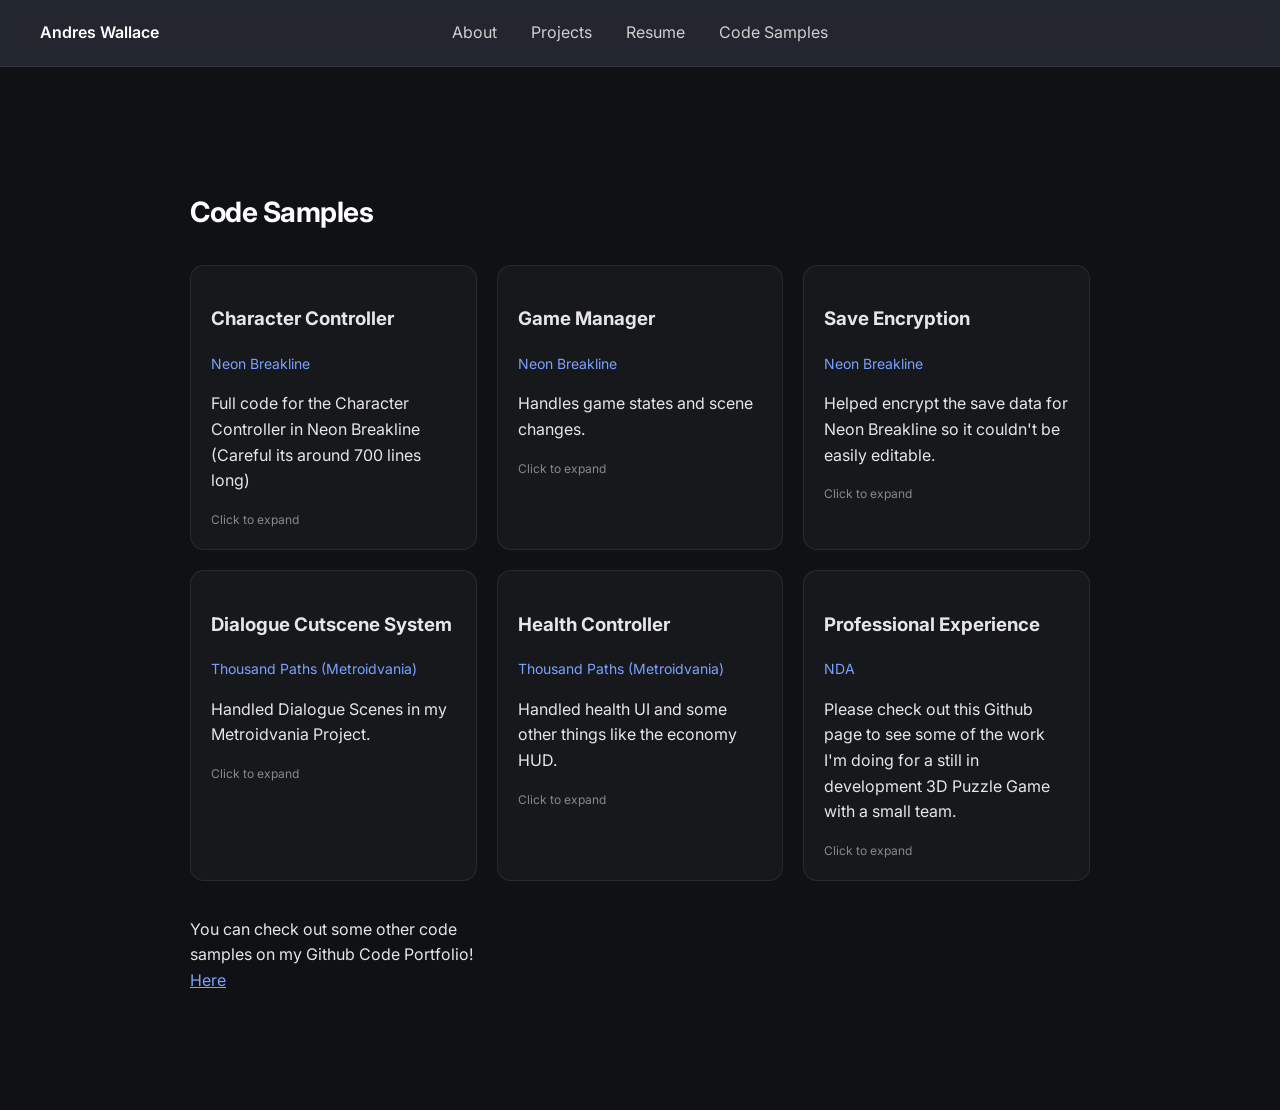
==== commit a6513273: "Updates to Code Cards" ====
--- a/code.html
+++ b/code.html
@@ -31,6 +31,7 @@
       <p>
         Full code for the Character Controller in Neon Breakline (Careful its around 700 lines long)
       </p>
+      <span class="expand-indicator">Click to expand</span>
 
       <div class="code-content">
         <pre><code>
@@ -643,6 +644,7 @@
       <p>
         Handles game states and scene changes.
       </p>
+      <span class="expand-indicator">Click to expand</span>
 
       <div class="code-content">
         <pre><code>
@@ -739,6 +741,7 @@
       <p>
         Helped encrypt the save data for Neon Breakline so it couldn't be easily editable.
       </p>
+      <span class="expand-indicator">Click to expand</span>
 
       <div class="code-content">
         <pre><code>
@@ -799,6 +802,7 @@
       <p>
         Handled Dialogue Scenes in my Metroidvania Project.
       </p>
+      <span class="expand-indicator">Click to expand</span>
 
       <div class="code-content">
         <pre><code>
@@ -993,10 +997,11 @@
 
 <div class="code-card" onclick="toggleCard(this)">
       <h3>Health Controller</h3>
-      <p class="code-subtitle">Neon Breakline</p>
+      <p class="code-subtitle">Thousand Paths (Metroidvania)</p>
       <p>
         Handled health UI and some other things like the economy HUD.
       </p>
+      <span class="expand-indicator">Click to expand</span>
 
       <div class="code-content">
         <pre><code>
@@ -1159,11 +1164,12 @@
       <p>
         Please check out this Github page to see some of the work I'm doing for a still in development 3D Puzzle Game with a small team.
       </p>
+      <span class="expand-indicator">Click to expand</span>
 
       <div class="code-content">
-        <pre><code>
-            <a href="https://github.com/WallzDev/Code-Portfolio/tree/main/Professional">Professional</a>
-        </code></pre>
+        <p>
+            <a href="https://github.com/WallzDev/Code-Portfolio/tree/main/Professional">Repository</a>
+        </p>>
       </div>
     </div>
 
--- a/style.css
+++ b/style.css
@@ -211,17 +211,34 @@
   margin-top: 0;
 }
 
+.code-card.active {
+  grid-column: 1 / -1;
+}
+
 .code-card.active .code-content {
-  max-height: 300px;
-  margin-top: 15px;
+  max-height: 500px;
+  margin-top: 20px;
+}
+
+.expand-indicator {
+  display: block;
+  margin-top: 10px;
+  font-size: 12px;
+  color: #888;
+}
+
+.code-card.active .expand-indicator {
+  display: none;
 }
 
 pre {
   background: #1a1a1a;
-  padding: 15px;
-  border-radius: 8px;
-  overflow-y: auto;
-  max-height: 250px;
+  padding: 20px;
+  border-radius: 10px;
+  overflow-x: auto;
+  max-height: 400px;
+  font-size: 14px;
+  line-height: 1.5;
 }
 
 code {
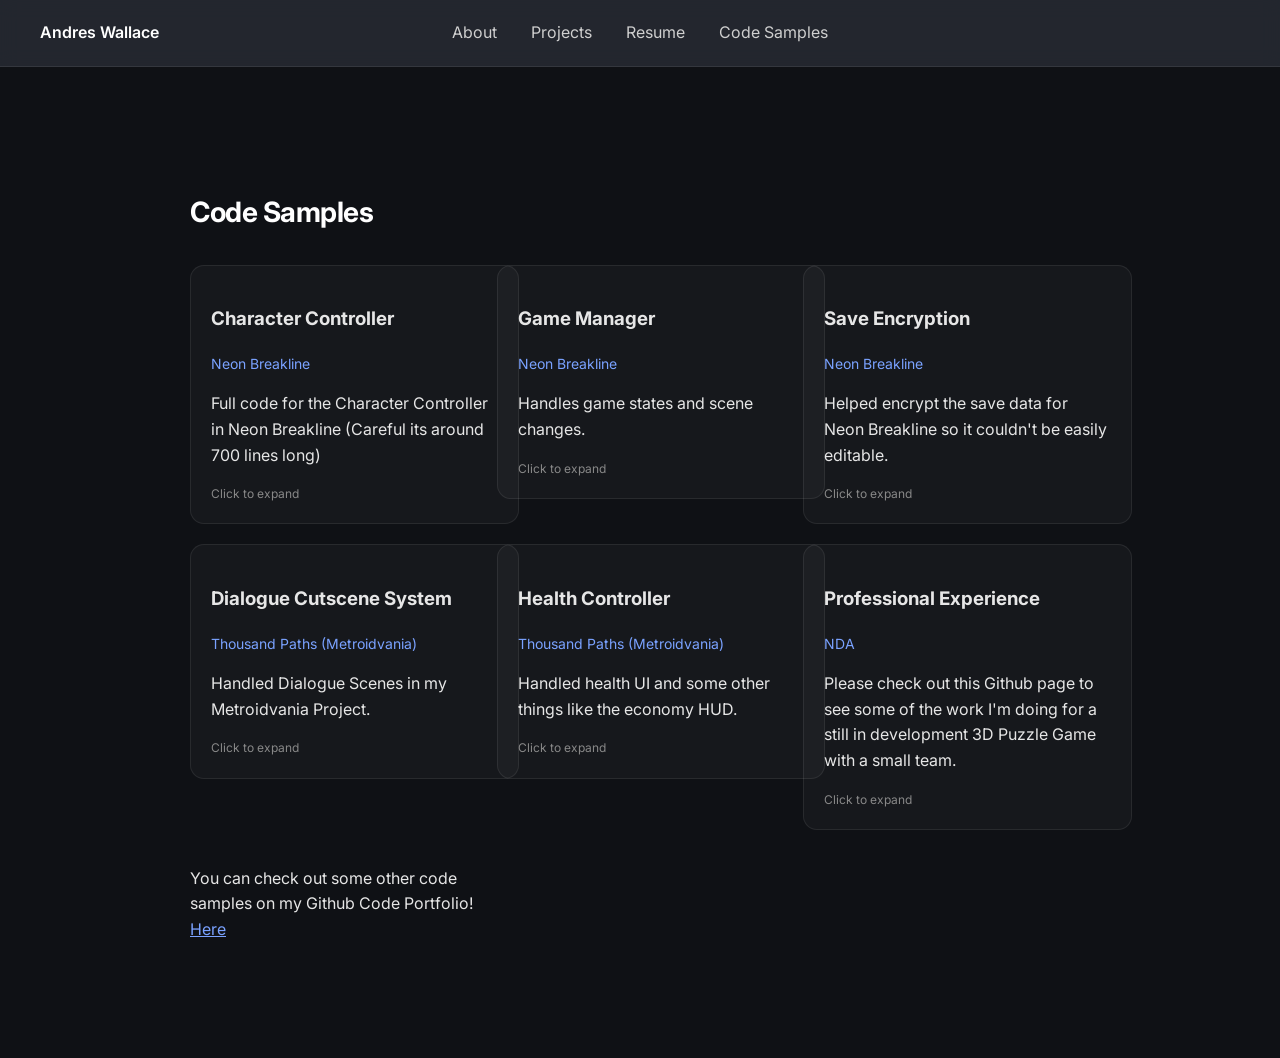
==== commit 080e1585: "Possible final changes" ====
--- a/code.html
+++ b/code.html
@@ -1169,7 +1169,7 @@
       <div class="code-content">
         <p>
             <a href="https://github.com/WallzDev/Code-Portfolio/tree/main/Professional">Repository</a>
-        </p>>
+        </p>
       </div>
     </div>
 
--- a/style.css
+++ b/style.css
@@ -138,6 +138,23 @@
   color: #7aa2ff;
 }
 
+.video-wrapper {
+  position: relative;
+  width: 100%;
+  padding-bottom: 56.25%; /* 16:9 ratio */
+  margin-top: 20px;
+  border-radius: 12px;
+  overflow: hidden;
+}
+
+.video-wrapper iframe {
+  position: absolute;
+  top: 0;
+  left: 0;
+  width: 100%;
+  height: 100%;
+}
+
 .resume-btn {
   display: inline-block;
   padding: 10px 16px;
@@ -181,6 +198,7 @@
   display: grid;
   grid-template-columns: repeat(auto-fit, minmax(260px, 1fr));
   gap: 20px;
+  align-items: start;
 }
 
 .code-card {
@@ -191,6 +209,7 @@
   cursor: pointer;
   transition: all 0.25s ease;
   overflow: hidden;
+  width: 100%;
 }
 
 .code-card:hover {
@@ -213,11 +232,16 @@
 
 .code-card.active {
   grid-column: 1 / -1;
+  padding: 30px;
 }
 
 .code-card.active .code-content {
   max-height: 500px;
   margin-top: 20px;
+}
+
+.code-card.active pre {
+  max-height: 400px;
 }
 
 .expand-indicator {
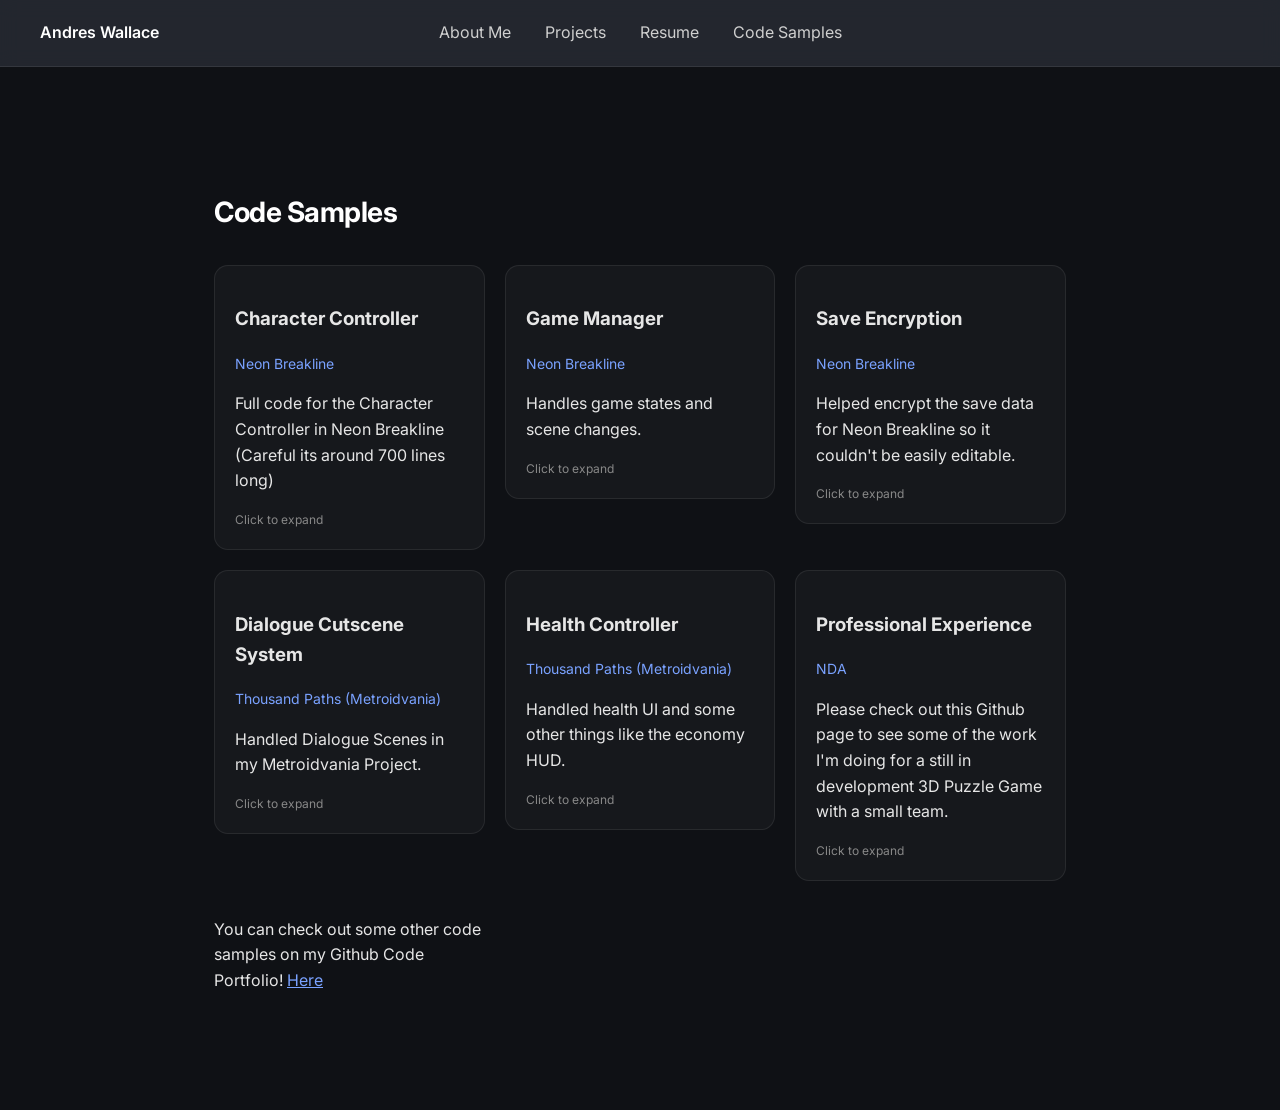
==== commit a4ab6e02: "Actual video + other changes" ====
--- a/code.html
+++ b/code.html
@@ -5,7 +5,7 @@
   <div class="logo">Andres Wallace</div>
 
   <div class="links">
-    <a href="index.html">About</a>
+    <a href="index.html">About Me</a>
     <a href="projects.html">Projects</a>
     <a href="resume.html">Resume</a>
     <a href="code.html">Code Samples</a>
--- a/style.css
+++ b/style.css
@@ -141,18 +141,18 @@
 .video-wrapper {
   position: relative;
   width: 100%;
-  padding-bottom: 56.25%; /* 16:9 ratio */
-  margin-top: 20px;
+  max-width: 900px;
+  margin: 20px auto;
+
+  aspect-ratio: 16 / 9;
   border-radius: 12px;
   overflow: hidden;
 }
 
 .video-wrapper iframe {
-  position: absolute;
-  top: 0;
-  left: 0;
   width: 100%;
   height: 100%;
+  border: none;
 }
 
 .resume-btn {
@@ -210,6 +210,7 @@
   transition: all 0.25s ease;
   overflow: hidden;
   width: 100%;
+  box-sizing: border-box;
 }
 
 .code-card:hover {
@@ -260,6 +261,7 @@
   padding: 20px;
   border-radius: 10px;
   overflow-x: auto;
+  white-space: pre;
   max-height: 400px;
   font-size: 14px;
   line-height: 1.5;
@@ -268,4 +270,8 @@
 code {
   color: #dcdcdc;
   font-size: 14px;
+}
+
+* {
+  box-sizing: border-box;
 }
